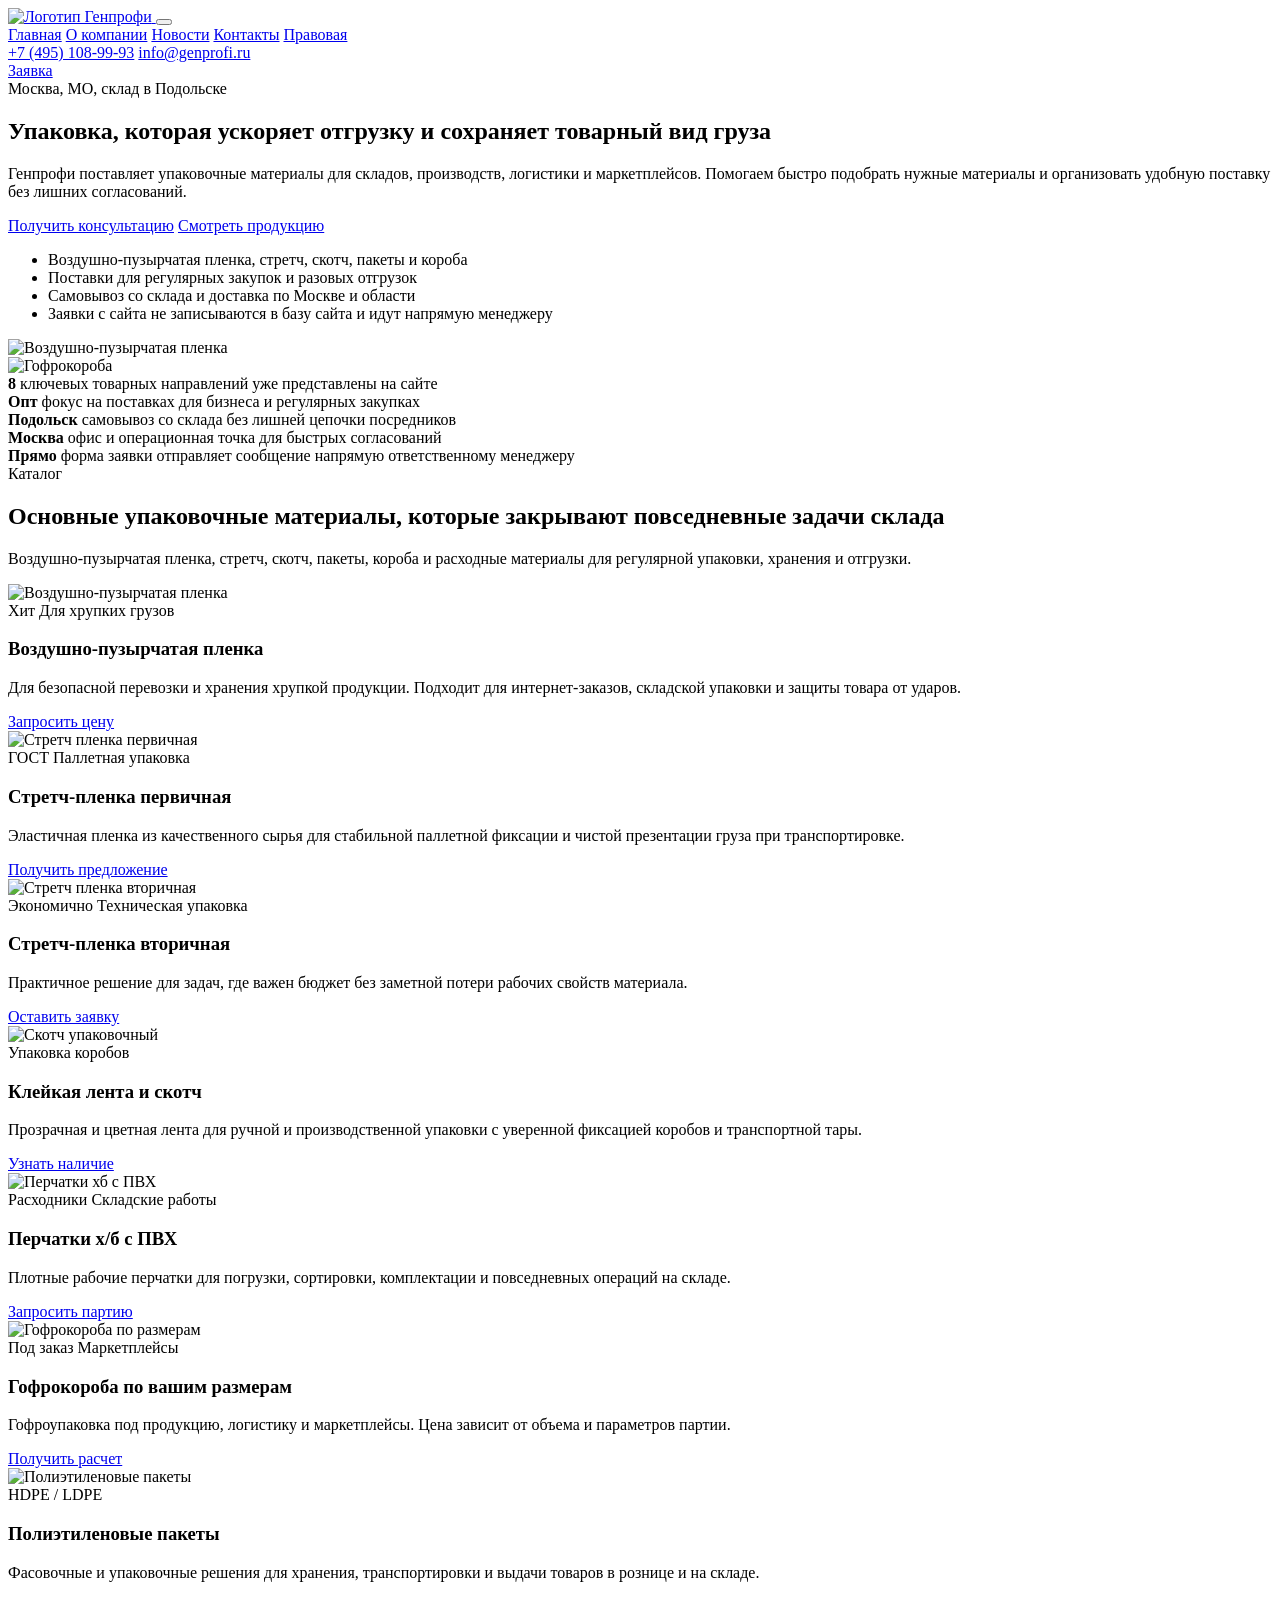
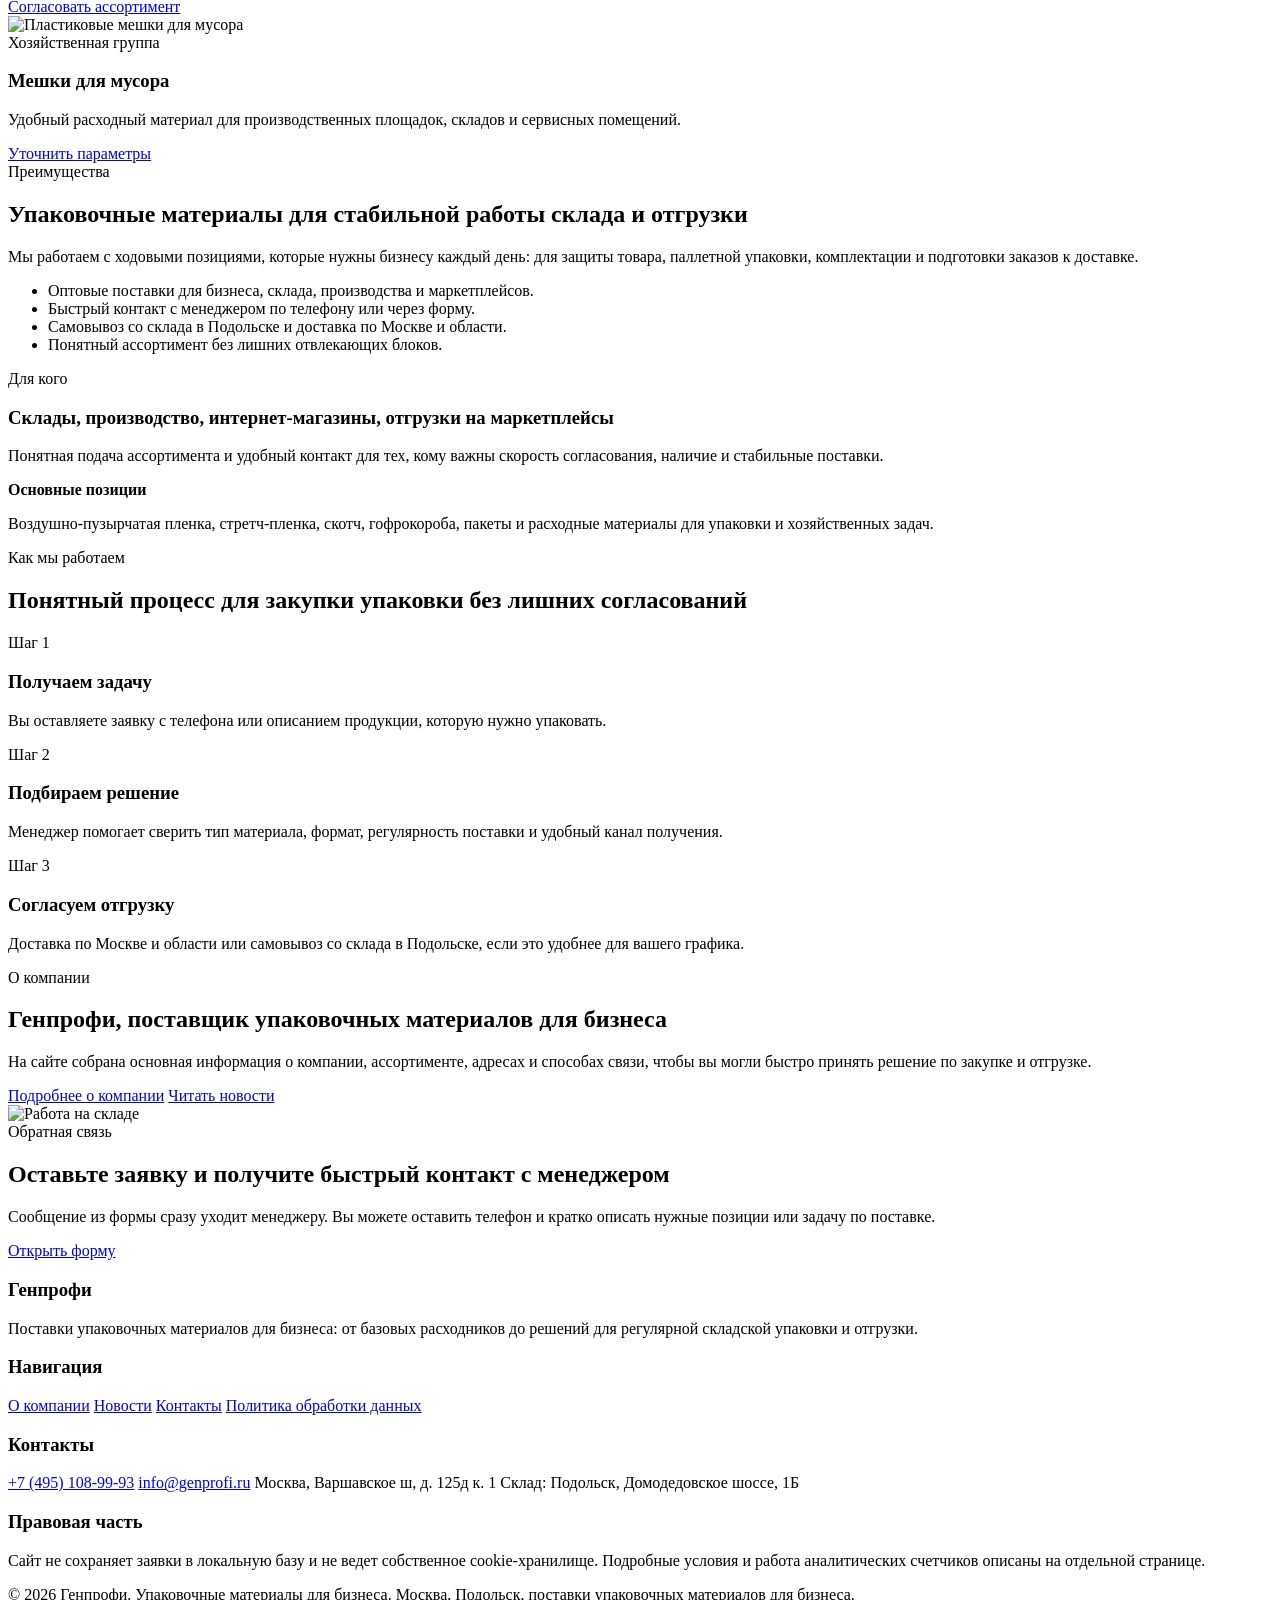
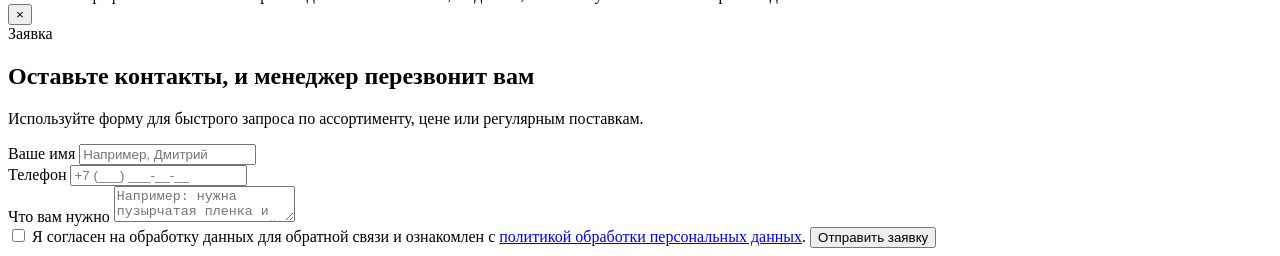
==== index.html @ 86baa0a2 "main html" ====
<!DOCTYPE html>
<html lang="ru">
  <head>
    <meta charset="UTF-8" />
    <meta name="viewport" content="width=device-width, initial-scale=1.0" />
    <meta http-equiv="X-UA-Compatible" content="ie=edge" />
    <meta
      name="description"
      content="Генпрофи поставляет упаковочные материалы оптом: воздушно-пузырчатую пленку, стретч-пленку, скотч, гофрокороба, пакеты и расходники для склада. Москва, МО, самовывоз со склада в Подольске."
    />
    <meta
      name="keywords"
      content="упаковочные материалы оптом, воздушно-пузырчатая пленка, стретч пленка, скотч, гофрокороба, пакеты, упаковка для склада, Генпрофи"
    />
    <meta name="robots" content="index,follow" />
    <meta name="yandex-verification" content="1a01dfbcdad4a4f4" />
    <meta property="og:type" content="website" />
    <meta property="og:title" content="Генпрофи, упаковочные материалы для бизнеса" />
    <meta
      property="og:description"
      content="Современные поставки упаковки для склада, производства и маркетплейсов: быстро, удобно и без лишнего шума."
    />
    <meta property="og:url" content="https://genprofi.ru/" />
    <meta property="og:image" content="https://genprofi.ru/img/home/subject-4.webp" />
    <link rel="canonical" href="https://genprofi.ru/" />
    <title>Генпрофи, упаковочные материалы для бизнеса</title>
    <link rel="icon" href="img/favicon.png" type="image/png" />
    <link rel="preconnect" href="https://fonts.googleapis.com" />
    <link rel="preconnect" href="https://fonts.gstatic.com" crossorigin />
    <link
      rel="stylesheet"
      href="https://fonts.googleapis.com/css2?family=IBM+Plex+Sans:wght@400;500;600;700&family=Space+Grotesk:wght@500;700&display=swap"
    />
    <link rel="stylesheet" href="css/style.css" />

    <script type="application/ld+json">
      {
        "@context": "https://schema.org",
        "@type": "Organization",
        "name": "ООО «Генпрофи»",
        "url": "https://genprofi.ru/",
        "logo": "https://genprofi.ru/img/logo.svg",
        "telephone": "+7-495-108-99-93",
        "email": "info@genprofi.ru",
        "address": [
          {
            "@type": "PostalAddress",
            "streetAddress": "Варшавское ш, д. 125д к. 1",
            "addressLocality": "Москва",
            "postalCode": "117587",
            "addressCountry": "RU"
          },
          {
            "@type": "PostalAddress",
            "streetAddress": "Домодедовское шоссе, 1Б, посёлок Сельхозтехника",
            "addressLocality": "Подольск",
            "addressRegion": "Московская область",
            "addressCountry": "RU"
          }
        ]
      }
    </script>

    <script type="text/javascript">
      (function (m, e, t, r, i, k, a) {
        m[i] =
          m[i] ||
          function () {
            (m[i].a = m[i].a || []).push(arguments);
          };
        m[i].l = 1 * new Date();
        (k = e.createElement(t)),
          (a = e.getElementsByTagName(t)[0]),
          (k.async = 1),
          (k.src = r),
          a.parentNode.insertBefore(k, a);
      })(window, document, 'script', 'https://mc.yandex.ru/metrika/tag.js', 'ym');

      ym(85038316, 'init', {
        clickmap: true,
        trackLinks: true,
        accurateTrackBounce: true,
      });
    </script>
    <noscript>
      <div>
        <img
          src="https://mc.yandex.ru/watch/85038316"
          style="position: absolute; left: -9999px"
          alt=""
        />
      </div>
    </noscript>

    <script async src="https://www.googletagmanager.com/gtag/js?id=UA-207694474-1"></script>
    <script>
      window.dataLayer = window.dataLayer || [];
      function gtag() {
        dataLayer.push(arguments);
      }
      gtag('js', new Date());
      gtag('config', 'UA-207694474-1', {
        anonymize_ip: true,
        allow_google_signals: false,
      });
    </script>
  </head>
  <body>
    <div class="site-shell">
      <header class="site-header">
        <div class="container header-row">
          <a class="brand" href="index.html" aria-label="Генпрофи">
            <img src="img/logo.svg" alt="Логотип Генпрофи" />
          </a>

          <button class="nav-toggle" type="button" data-nav-toggle aria-expanded="false" aria-label="Меню">
            <span></span>
          </button>

          <nav class="site-nav" data-nav>
            <a class="is-active" href="index.html">Главная</a>
            <a href="company.html">О компании</a>
            <a href="news.html">Новости</a>
            <a href="contact.html">Контакты</a>
            <a href="agreement.html">Правовая</a>
          </nav>

          <div class="header-contacts">
            <div class="header-contacts__items">
              <a href="tel:+74951089993">+7 (495) 108-99-93</a>
              <a href="mailto:info@genprofi.ru">info@genprofi.ru</a>
            </div>
            <a class="button button--primary button--sm" href="#lead-modal" data-open-modal>Заявка</a>
          </div>
        </div>
      </header>

      <main>
        <section class="hero">
          <div class="container hero-grid">
            <div class="hero-copy">
              <span class="eyebrow">Москва, МО, склад в Подольске</span>
              <h1>Упаковка, которая ускоряет отгрузку и сохраняет товарный вид груза</h1>
              <p class="lead">
                Генпрофи поставляет упаковочные материалы для складов, производств, логистики и
                маркетплейсов. Помогаем быстро подобрать нужные материалы и организовать удобную
                поставку без лишних согласований.
              </p>
              <div class="hero-actions">
                <a class="button button--primary" href="#lead-modal" data-open-modal>Получить консультацию</a>
                <a class="button button--secondary" href="#catalog">Смотреть продукцию</a>
              </div>
              <ul class="hero-points">
                <li>Воздушно-пузырчатая пленка, стретч, скотч, пакеты и короба</li>
                <li>Поставки для регулярных закупок и разовых отгрузок</li>
                <li>Самовывоз со склада и доставка по Москве и области</li>
                <li>Заявки с сайта не записываются в базу сайта и идут напрямую менеджеру</li>
              </ul>
            </div>

            <div class="hero-visual" aria-hidden="true">
              <div class="hero-card hero-card--main">
                <img
                  src="img/home/subject-4.webp"
                  alt="Воздушно-пузырчатая пленка"
                  loading="eager"
                />
              </div>
              <div class="hero-card hero-card--accent">
                <img src="img/home/subject-3.png" alt="Гофрокороба" loading="lazy" />
              </div>
              <div class="hero-card hero-card--mini">
                <strong>8</strong>
                <span>ключевых товарных направлений уже представлены на сайте</span>
              </div>
            </div>
          </div>
        </section>

        <section class="section">
          <div class="container stats">
            <article class="stat-card">
              <strong>Опт</strong>
              <span>фокус на поставках для бизнеса и регулярных закупках</span>
            </article>
            <article class="stat-card">
              <strong>Подольск</strong>
              <span>самовывоз со склада без лишней цепочки посредников</span>
            </article>
            <article class="stat-card">
              <strong>Москва</strong>
              <span>офис и операционная точка для быстрых согласований</span>
            </article>
            <article class="stat-card">
              <strong>Прямо</strong>
              <span>форма заявки отправляет сообщение напрямую ответственному менеджеру</span>
            </article>
          </div>
        </section>

        <section class="section" id="catalog">
          <div class="container">
            <div class="section-intro">
              <span class="section-kicker">Каталог</span>
              <h2>Основные упаковочные материалы, которые закрывают повседневные задачи склада</h2>
              <p class="lead">
                Воздушно-пузырчатая пленка, стретч, скотч, пакеты, короба и расходные материалы
                для регулярной упаковки, хранения и отгрузки.
              </p>
            </div>

            <div class="product-grid">
              <article class="product-card">
                <img src="img/home/subject-4.webp" alt="Воздушно-пузырчатая пленка" loading="lazy" />
                <div class="product-card__body">
                  <div class="tag-row">
                    <span class="tag">Хит</span>
                    <span class="tag">Для хрупких грузов</span>
                  </div>
                  <h3>Воздушно-пузырчатая пленка</h3>
                  <p>
                    Для безопасной перевозки и хранения хрупкой продукции. Подходит для интернет-заказов,
                    складской упаковки и защиты товара от ударов.
                  </p>
                  <a class="button button--secondary button--sm" href="#lead-modal" data-open-modal>Запросить цену</a>
                </div>
              </article>

              <article class="product-card">
                <img src="img/home/subject-5.webp" alt="Стретч пленка первичная" loading="lazy" />
                <div class="product-card__body">
                  <div class="tag-row">
                    <span class="tag">ГОСТ</span>
                    <span class="tag">Паллетная упаковка</span>
                  </div>
                  <h3>Стретч-пленка первичная</h3>
                  <p>
                    Эластичная пленка из качественного сырья для стабильной паллетной фиксации и чистой
                    презентации груза при транспортировке.
                  </p>
                  <a class="button button--secondary button--sm" href="#lead-modal" data-open-modal>Получить предложение</a>
                </div>
              </article>

              <article class="product-card">
                <img src="img/home/subject-8.webp" alt="Стретч пленка вторичная" loading="lazy" />
                <div class="product-card__body">
                  <div class="tag-row">
                    <span class="tag">Экономично</span>
                    <span class="tag">Техническая упаковка</span>
                  </div>
                  <h3>Стретч-пленка вторичная</h3>
                  <p>
                    Практичное решение для задач, где важен бюджет без заметной потери рабочих свойств
                    материала.
                  </p>
                  <a class="button button--secondary button--sm" href="#lead-modal" data-open-modal>Оставить заявку</a>
                </div>
              </article>

              <article class="product-card">
                <img src="img/home/subject-1.webp" alt="Скотч упаковочный" loading="lazy" />
                <div class="product-card__body">
                  <div class="tag-row">
                    <span class="tag">Упаковка коробов</span>
                  </div>
                  <h3>Клейкая лента и скотч</h3>
                  <p>
                    Прозрачная и цветная лента для ручной и производственной упаковки с уверенной фиксацией
                    коробов и транспортной тары.
                  </p>
                  <a class="button button--secondary button--sm" href="#lead-modal" data-open-modal>Узнать наличие</a>
                </div>
              </article>

              <article class="product-card">
                <img src="img/home/subject-2.webp" alt="Перчатки хб с ПВХ" loading="lazy" />
                <div class="product-card__body">
                  <div class="tag-row">
                    <span class="tag">Расходники</span>
                    <span class="tag">Складские работы</span>
                  </div>
                  <h3>Перчатки х/б с ПВХ</h3>
                  <p>
                    Плотные рабочие перчатки для погрузки, сортировки, комплектации и повседневных
                    операций на складе.
                  </p>
                  <a class="button button--secondary button--sm" href="#lead-modal" data-open-modal>Запросить партию</a>
                </div>
              </article>

              <article class="product-card">
                <img src="img/home/subject-3.png" alt="Гофрокороба по размерам" loading="lazy" />
                <div class="product-card__body">
                  <div class="tag-row">
                    <span class="tag">Под заказ</span>
                    <span class="tag">Маркетплейсы</span>
                  </div>
                  <h3>Гофрокороба по вашим размерам</h3>
                  <p>
                    Гофроупаковка под продукцию, логистику и маркетплейсы. Цена зависит от объема и
                    параметров партии.
                  </p>
                  <a class="button button--secondary button--sm" href="#lead-modal" data-open-modal>Получить расчет</a>
                </div>
              </article>

              <article class="product-card">
                <img src="img/home/subject-9.webp" alt="Полиэтиленовые пакеты" loading="lazy" />
                <div class="product-card__body">
                  <div class="tag-row">
                    <span class="tag">HDPE / LDPE</span>
                  </div>
                  <h3>Полиэтиленовые пакеты</h3>
                  <p>
                    Фасовочные и упаковочные решения для хранения, транспортировки и выдачи товаров в
                    рознице и на складе.
                  </p>
                  <a class="button button--secondary button--sm" href="#lead-modal" data-open-modal>Согласовать ассортимент</a>
                </div>
              </article>

              <article class="product-card">
                <img src="img/home/sl2.jpg" alt="Пластиковые мешки для мусора" loading="lazy" />
                <div class="product-card__body">
                  <div class="tag-row">
                    <span class="tag">Хозяйственная группа</span>
                  </div>
                  <h3>Мешки для мусора</h3>
                  <p>
                    Удобный расходный материал для производственных площадок, складов и сервисных
                    помещений.
                  </p>
                  <a class="button button--secondary button--sm" href="#lead-modal" data-open-modal>Уточнить параметры</a>
                </div>
              </article>
            </div>
          </div>
        </section>

        <section class="section">
          <div class="container split-grid">
            <article class="panel panel--dark">
              <span class="section-kicker">Преимущества</span>
              <h2>Упаковочные материалы для стабильной работы склада и отгрузки</h2>
              <p class="lead">
                Мы работаем с ходовыми позициями, которые нужны бизнесу каждый день: для защиты
                товара, паллетной упаковки, комплектации и подготовки заказов к доставке.
              </p>
              <ul class="feature-list">
                <li>Оптовые поставки для бизнеса, склада, производства и маркетплейсов.</li>
                <li>Быстрый контакт с менеджером по телефону или через форму.</li>
                <li>Самовывоз со склада в Подольске и доставка по Москве и области.</li>
                <li>Понятный ассортимент без лишних отвлекающих блоков.</li>
              </ul>
            </article>

            <div class="panel-stack">
              <article class="panel panel--accent">
                <span class="section-kicker">Для кого</span>
                <h3>Склады, производство, интернет-магазины, отгрузки на маркетплейсы</h3>
                <p class="muted">
                  Понятная подача ассортимента и удобный контакт для тех, кому важны скорость
                  согласования, наличие и стабильные поставки.
                </p>
              </article>

              <article class="quote-card">
                <strong>Основные позиции</strong>
                <p class="muted">
                  Воздушно-пузырчатая пленка, стретч-пленка, скотч, гофрокороба, пакеты и
                  расходные материалы для упаковки и хозяйственных задач.
                </p>
              </article>
            </div>
          </div>
        </section>

        <section class="section">
          <div class="container">
            <div class="section-intro">
              <span class="section-kicker">Как мы работаем</span>
              <h2>Понятный процесс для закупки упаковки без лишних согласований</h2>
            </div>
            <div class="card-grid">
              <article class="info-card">
                <div class="info-card__body">
                  <span class="tag">Шаг 1</span>
                  <h3>Получаем задачу</h3>
                  <p>Вы оставляете заявку с телефона или описанием продукции, которую нужно упаковать.</p>
                </div>
              </article>
              <article class="info-card">
                <div class="info-card__body">
                  <span class="tag">Шаг 2</span>
                  <h3>Подбираем решение</h3>
                  <p>Менеджер помогает сверить тип материала, формат, регулярность поставки и удобный канал получения.</p>
                </div>
              </article>
              <article class="info-card">
                <div class="info-card__body">
                  <span class="tag">Шаг 3</span>
                  <h3>Согласуем отгрузку</h3>
                  <p>Доставка по Москве и области или самовывоз со склада в Подольске, если это удобнее для вашего графика.</p>
                </div>
              </article>
            </div>
          </div>
        </section>

        <section class="section">
          <div class="container company-grid">
            <div class="panel">
              <span class="section-kicker">О компании</span>
              <h2>Генпрофи, поставщик упаковочных материалов для бизнеса</h2>
              <p class="lead">
                На сайте собрана основная информация о компании, ассортименте, адресах и способах
                связи, чтобы вы могли быстро принять решение по закупке и отгрузке.
              </p>
              <div class="section-actions spacer-top">
                <a class="button button--secondary" href="company.html">Подробнее о компании</a>
                <a class="button button--secondary" href="news.html">Читать новости</a>
              </div>
            </div>
            <div class="media-card">
              <img src="img/Logo/pexels-ketut-subiyanto-4246120.jpg" alt="Работа на складе" loading="lazy" />
            </div>
          </div>
        </section>

        <section class="section cta-band">
          <div class="container">
            <div class="panel panel--dark">
              <div>
                <span class="section-kicker">Обратная связь</span>
                <h2>Оставьте заявку и получите быстрый контакт с менеджером</h2>
                <p class="lead">
                  Сообщение из формы сразу уходит менеджеру. Вы можете оставить телефон и кратко
                  описать нужные позиции или задачу по поставке.
                </p>
              </div>
              <a class="button button--primary" href="#lead-modal" data-open-modal>Открыть форму</a>
            </div>
          </div>
        </section>
      </main>

      <footer class="site-footer">
        <div class="container">
          <div class="footer-grid">
            <section class="footer-card">
              <h3>Генпрофи</h3>
              <p class="muted">
                Поставки упаковочных материалов для бизнеса: от базовых расходников до решений для
                регулярной складской упаковки и отгрузки.
              </p>
            </section>
            <section class="footer-card">
              <h3>Навигация</h3>
              <div class="footer-links">
                <a href="company.html">О компании</a>
                <a href="news.html">Новости</a>
                <a href="contact.html">Контакты</a>
                <a href="agreement.html">Политика обработки данных</a>
              </div>
            </section>
            <section class="footer-card">
              <h3>Контакты</h3>
              <div class="footer-links">
                <a href="tel:+74951089993">+7 (495) 108-99-93</a>
                <a href="mailto:info@genprofi.ru">info@genprofi.ru</a>
                <span>Москва, Варшавское ш, д. 125д к. 1</span>
                <span>Склад: Подольск, Домодедовское шоссе, 1Б</span>
              </div>
            </section>
            <section class="footer-card">
              <h3>Правовая часть</h3>
              <p class="muted">
                Сайт не сохраняет заявки в локальную базу и не ведет собственное cookie-хранилище.
                Подробные условия и работа аналитических счетчиков описаны на отдельной странице.
              </p>
            </section>
          </div>

          <div class="footer-bottom">
            <span>© 2026 Генпрофи. Упаковочные материалы для бизнеса.</span>
            <span>Москва, Подольск, поставки упаковочных материалов для бизнеса.</span>
          </div>
        </div>
      </footer>
    </div>

    <div class="modal" data-modal id="lead-modal" aria-hidden="true">
      <div class="modal__dialog" role="dialog" aria-modal="true" aria-labelledby="lead-modal-title">
        <button class="modal__close" type="button" data-close-modal aria-label="Закрыть">&times;</button>
        <div class="modal__content">
          <span class="section-kicker">Заявка</span>
          <h2 id="lead-modal-title">Оставьте контакты, и менеджер перезвонит вам</h2>
          <p class="lead">
            Используйте форму для быстрого запроса по ассортименту, цене или регулярным поставкам.
          </p>
          <form class="form-panel" data-lead-form>
            <input type="hidden" name="source" value="Главная страница" />
            <div class="form-grid">
              <div class="field">
                <label for="lead-name">Ваше имя</label>
                <input id="lead-name" name="name" type="text" placeholder="Например, Дмитрий" required />
              </div>
              <div class="field">
                <label for="lead-phone">Телефон</label>
                <input
                  id="lead-phone"
                  name="phone"
                  type="tel"
                  inputmode="tel"
                  placeholder="+7 (___) ___-__-__"
                  required
                />
              </div>
            </div>
            <div class="field">
              <label for="lead-message">Что вам нужно</label>
              <textarea
                id="lead-message"
                name="message"
                placeholder="Например: нужна пузырчатая пленка и скотч для регулярной отгрузки."
              ></textarea>
            </div>
            <label class="checkbox">
              <input type="checkbox" required />
              <span>
                Я согласен на обработку данных для обратной связи и ознакомлен с
                <a href="agreement.html">политикой обработки персональных данных</a>.
              </span>
            </label>
            <button class="button button--primary" type="submit">Отправить заявку</button>
            <div class="form-status" data-form-status></div>
          </form>
        </div>
      </div>
    </div>

    <script src="js/main.js"></script>
  </body>
</html>
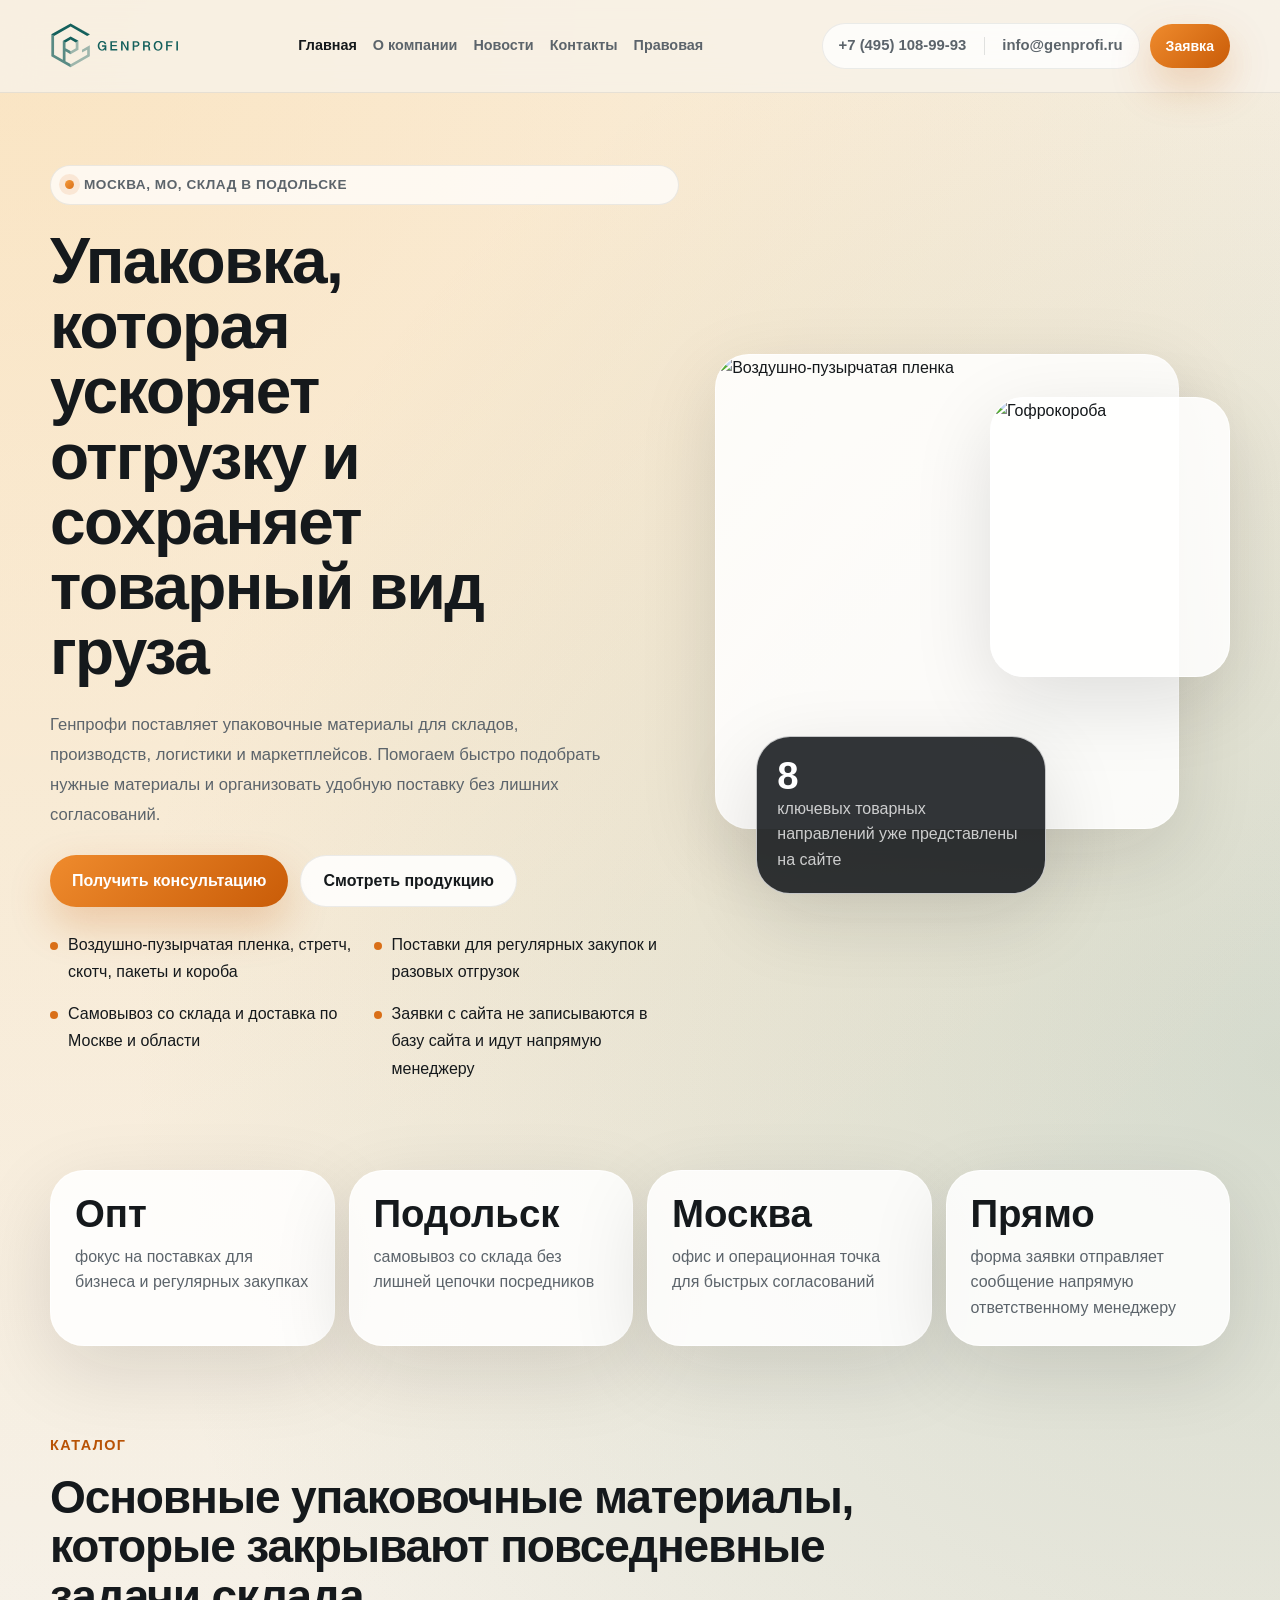
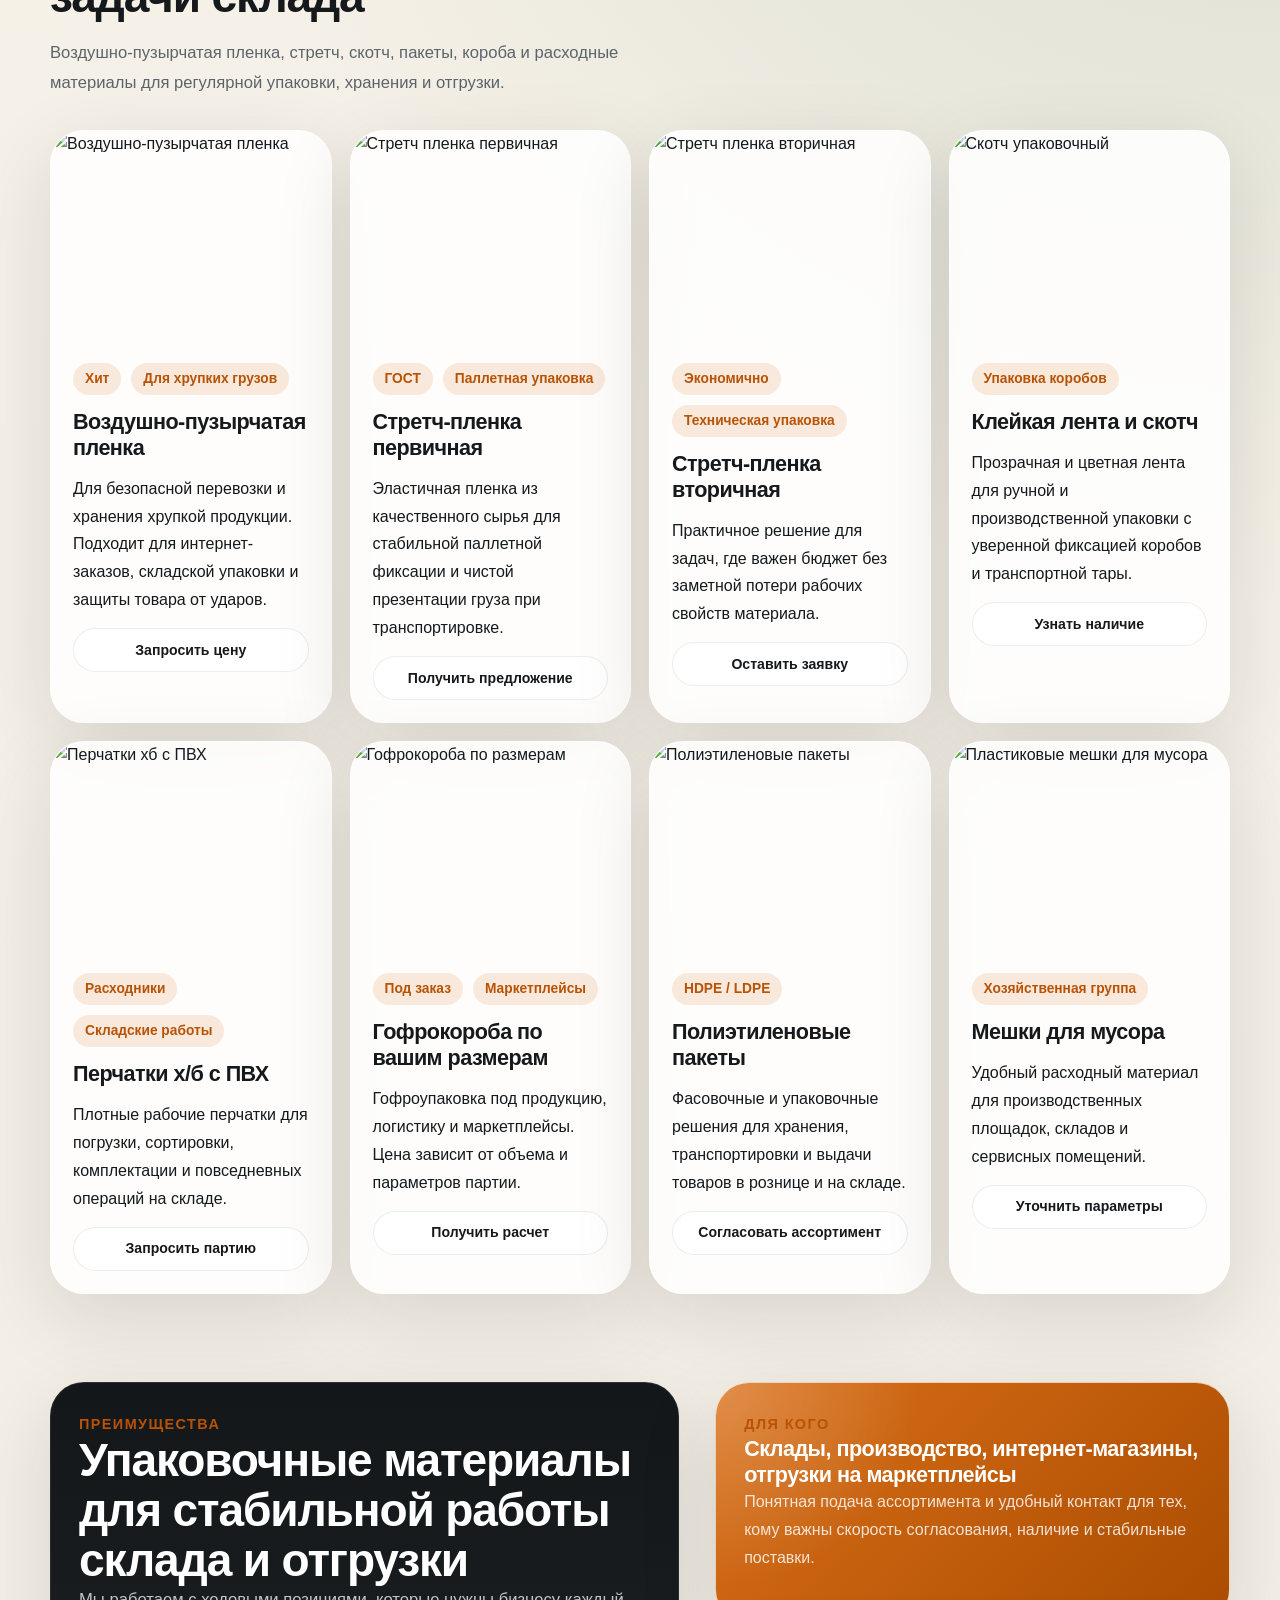
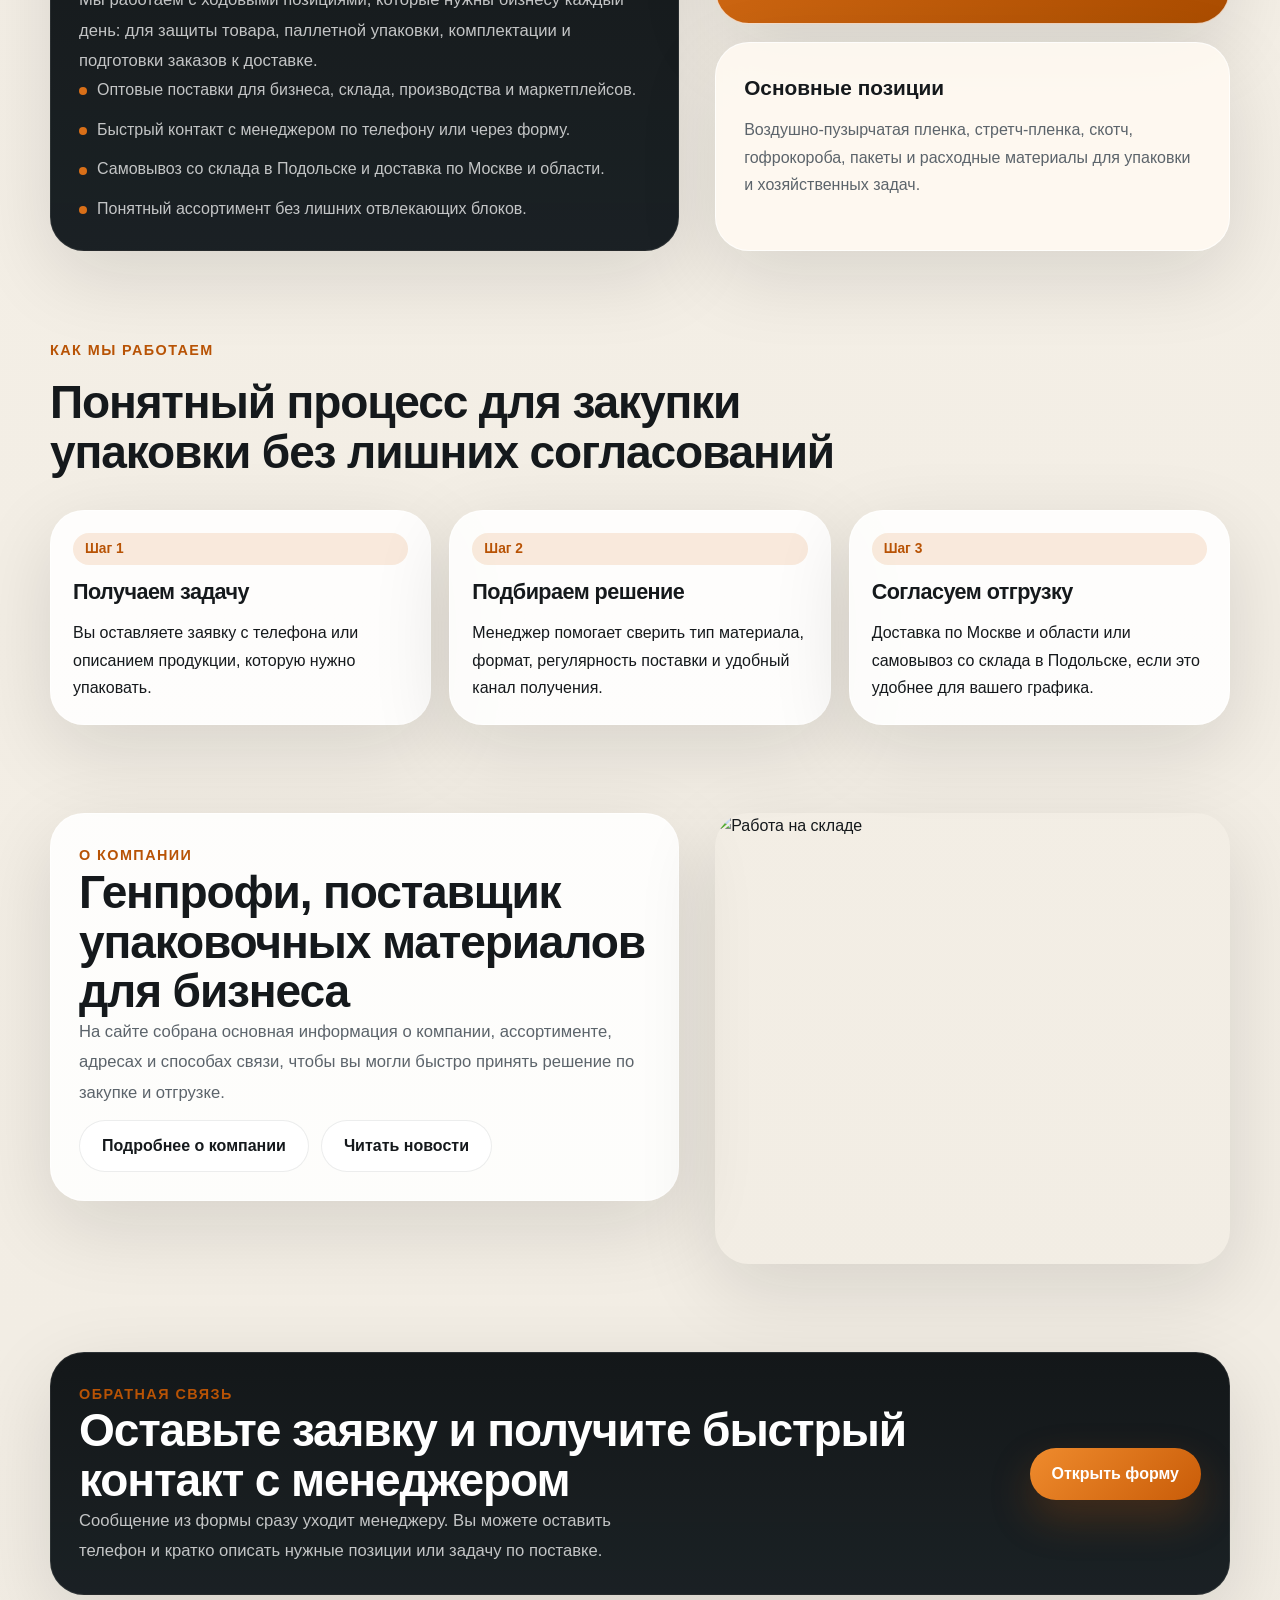
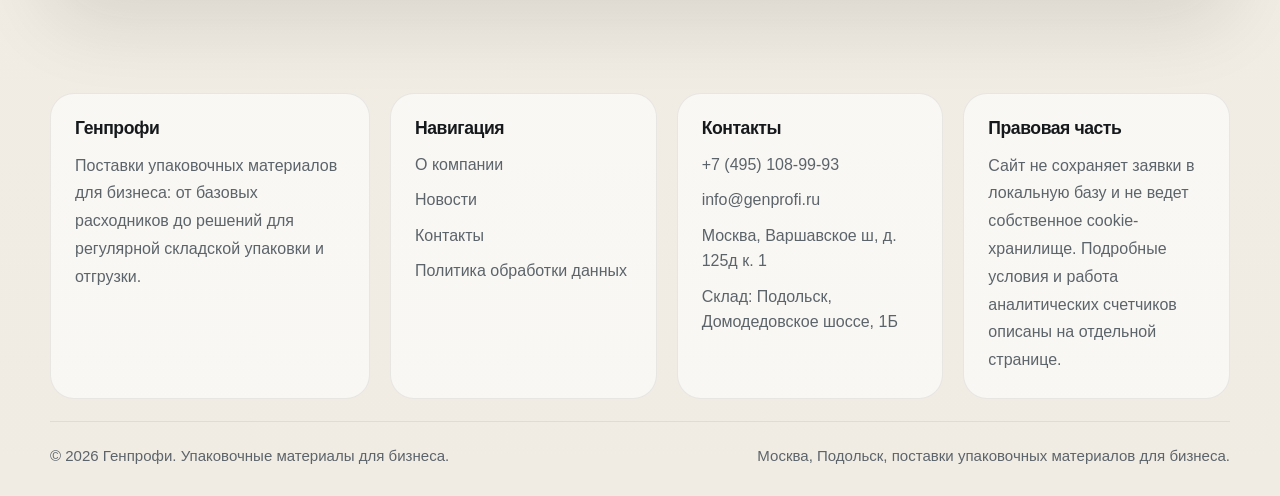
==== commit 6f2e4761: "static" ====
--- a/index.html
+++ b/index.html
@@ -423,7 +423,7 @@
               </div>
             </div>
             <div class="media-card">
-              <img src="img/Logo/pexels-ketut-subiyanto-4246120.jpg" alt="Работа на складе" loading="lazy" />
+              <img src="img/company/company-operations.webp" alt="Работа на складе" loading="lazy" />
             </div>
           </div>
         </section>
--- a/css/style.css
+++ b/css/style.css
@@ -0,0 +1,1165 @@
+:root {
+  --bg: #f3efe7;
+  --surface: rgba(255, 255, 255, 0.86);
+  --surface-strong: #fffdf8;
+  --surface-dark: #15191c;
+  --text: #15191c;
+  --muted: #5c646b;
+  --line: rgba(21, 25, 28, 0.1);
+  --accent: #d96f18;
+  --accent-strong: #b85305;
+  --accent-soft: rgba(217, 111, 24, 0.14);
+  --success: #2f7b4f;
+  --shadow: 0 24px 80px rgba(16, 18, 20, 0.12);
+  --radius-xl: 34px;
+  --radius-lg: 24px;
+  --radius-md: 18px;
+  --radius-sm: 12px;
+  --container: min(1180px, calc(100vw - 32px));
+}
+
+*,
+*::before,
+*::after {
+  box-sizing: border-box;
+}
+
+html {
+  scroll-behavior: smooth;
+}
+
+body {
+  margin: 0;
+  color: var(--text);
+  background:
+    radial-gradient(circle at top left, rgba(255, 201, 120, 0.35), transparent 30%),
+    radial-gradient(circle at right 20%, rgba(96, 137, 109, 0.22), transparent 26%),
+    linear-gradient(180deg, #f8f3ea 0%, #f1ece3 100%);
+  font-family: "IBM Plex Sans", sans-serif;
+  line-height: 1.6;
+  min-width: 320px;
+}
+
+img {
+  display: block;
+  max-width: 100%;
+}
+
+a {
+  color: inherit;
+  text-decoration: none;
+}
+
+button,
+input,
+textarea {
+  font: inherit;
+}
+
+button {
+  border: 0;
+  background: none;
+  cursor: pointer;
+}
+
+input,
+textarea {
+  width: 100%;
+  border: 1px solid rgba(21, 25, 28, 0.14);
+  border-radius: var(--radius-sm);
+  background: rgba(255, 255, 255, 0.96);
+  color: var(--text);
+  padding: 14px 16px;
+  transition: border-color 0.2s ease, box-shadow 0.2s ease;
+}
+
+input:focus,
+textarea:focus {
+  outline: none;
+  border-color: rgba(217, 111, 24, 0.48);
+  box-shadow: 0 0 0 4px rgba(217, 111, 24, 0.1);
+}
+
+textarea {
+  min-height: 120px;
+  resize: vertical;
+}
+
+.sr-only {
+  position: absolute;
+  width: 1px;
+  height: 1px;
+  padding: 0;
+  margin: -1px;
+  overflow: hidden;
+  clip: rect(0, 0, 0, 0);
+  white-space: nowrap;
+  border: 0;
+}
+
+.container {
+  width: var(--container);
+  margin: 0 auto;
+}
+
+.site-shell {
+  position: relative;
+  overflow: clip;
+}
+
+.site-header {
+  position: sticky;
+  top: 0;
+  z-index: 40;
+  backdrop-filter: blur(18px);
+  background: rgba(248, 243, 234, 0.78);
+  border-bottom: 1px solid rgba(21, 25, 28, 0.08);
+}
+
+.header-row {
+  display: grid;
+  grid-template-columns: auto minmax(0, 1fr) auto;
+  align-items: center;
+  gap: 28px;
+  min-height: 92px;
+}
+
+.brand {
+  display: inline-flex;
+  align-items: center;
+  gap: 12px;
+  flex-shrink: 0;
+}
+
+.brand img {
+  width: 130px;
+  height: auto;
+}
+
+.brand-copy {
+  display: none;
+  flex-direction: column;
+  gap: 2px;
+}
+
+.brand-copy strong,
+.brand-copy span {
+  font-size: 0.8rem;
+}
+
+.brand-copy strong {
+  font-family: "Space Grotesk", sans-serif;
+  letter-spacing: 0.1em;
+  text-transform: uppercase;
+}
+
+.brand-copy span {
+  color: var(--muted);
+}
+
+.site-nav {
+  display: flex;
+  align-items: center;
+  justify-content: center;
+  flex-wrap: nowrap;
+  gap: 12px 16px;
+  min-width: 0;
+}
+
+.site-nav a {
+  font-size: 0.9rem;
+  font-weight: 600;
+  color: var(--muted);
+  transition: color 0.2s ease;
+  display: inline-flex;
+  align-items: center;
+  white-space: nowrap;
+}
+
+.site-nav a:hover,
+.site-nav a.is-active {
+  color: var(--text);
+}
+
+.header-contacts {
+  display: flex;
+  align-items: center;
+  justify-self: end;
+  gap: 10px;
+  flex-wrap: nowrap;
+}
+
+.header-contacts__items {
+  display: flex;
+  align-items: center;
+  gap: 18px;
+  padding: 10px 16px;
+  border-radius: 999px;
+  background: rgba(255, 255, 255, 0.78);
+  border: 1px solid rgba(21, 25, 28, 0.08);
+  font-size: 0.93rem;
+  font-weight: 600;
+  color: var(--muted);
+  white-space: nowrap;
+}
+
+.header-contacts__items a {
+  white-space: nowrap;
+}
+
+.header-contacts__items a + a {
+  position: relative;
+  padding-left: 18px;
+}
+
+.header-contacts__items a + a::before {
+  content: "";
+  position: absolute;
+  left: 0;
+  top: 50%;
+  width: 1px;
+  height: 18px;
+  background: rgba(21, 25, 28, 0.12);
+  transform: translateY(-50%);
+}
+
+.header-contacts__items a:hover {
+  color: var(--accent-strong);
+}
+
+.nav-toggle {
+  display: none;
+  width: 48px;
+  height: 48px;
+  align-items: center;
+  justify-content: center;
+  border-radius: 50%;
+  background: rgba(255, 255, 255, 0.88);
+  box-shadow: 0 8px 20px rgba(16, 18, 20, 0.08);
+}
+
+.nav-toggle span,
+.nav-toggle span::before,
+.nav-toggle span::after {
+  display: block;
+  width: 18px;
+  height: 2px;
+  background: var(--text);
+  border-radius: 999px;
+  position: relative;
+  transition: transform 0.2s ease, opacity 0.2s ease;
+}
+
+.nav-toggle span::before,
+.nav-toggle span::after {
+  content: "";
+  position: absolute;
+  left: 0;
+}
+
+.nav-toggle span::before {
+  top: -6px;
+}
+
+.nav-toggle span::after {
+  top: 6px;
+}
+
+.page-hero,
+.hero {
+  padding: 72px 0 44px;
+}
+
+.hero {
+  position: relative;
+}
+
+.hero-grid,
+.split-grid,
+.contact-grid,
+.company-grid {
+  display: grid;
+  grid-template-columns: 1.1fr 0.9fr;
+  gap: 36px;
+  align-items: center;
+}
+
+.eyebrow {
+  display: inline-flex;
+  align-items: center;
+  gap: 10px;
+  padding: 8px 14px;
+  border-radius: 999px;
+  background: rgba(255, 255, 255, 0.72);
+  border: 1px solid rgba(21, 25, 28, 0.08);
+  color: var(--muted);
+  font-size: 0.85rem;
+  font-weight: 600;
+  letter-spacing: 0.04em;
+  text-transform: uppercase;
+}
+
+.eyebrow::before {
+  content: "";
+  width: 9px;
+  height: 9px;
+  border-radius: 50%;
+  background: linear-gradient(135deg, #f59b3b, #d96f18);
+  box-shadow: 0 0 0 6px rgba(217, 111, 24, 0.12);
+}
+
+h1,
+h2,
+h3,
+h4 {
+  margin: 0;
+  font-family: "Space Grotesk", sans-serif;
+  line-height: 1.08;
+  letter-spacing: -0.025em;
+}
+
+h1 {
+  font-size: clamp(2.8rem, 5vw, 4.9rem);
+  line-height: 1.02;
+  max-width: 13ch;
+}
+
+h2 {
+  font-size: clamp(1.95rem, 3.6vw, 3.1rem);
+  line-height: 1.08;
+}
+
+h3 {
+  font-size: 1.35rem;
+  line-height: 1.2;
+}
+
+p {
+  margin: 0;
+  line-height: 1.74;
+}
+
+.lead {
+  font-size: 1.04rem;
+  line-height: 1.82;
+  color: var(--muted);
+  max-width: 62ch;
+}
+
+.hero-copy {
+  display: flex;
+  flex-direction: column;
+  gap: 24px;
+}
+
+.hero-actions,
+.section-actions {
+  display: flex;
+  flex-wrap: wrap;
+  gap: 12px;
+}
+
+.button {
+  display: inline-flex;
+  align-items: center;
+  justify-content: center;
+  gap: 10px;
+  min-height: 52px;
+  padding: 0 22px;
+  border-radius: 999px;
+  font-weight: 700;
+  transition: transform 0.2s ease, box-shadow 0.2s ease, background 0.2s ease;
+}
+
+.button:hover {
+  transform: translateY(-1px);
+}
+
+.button--primary {
+  background: linear-gradient(135deg, #ef8b2d, #c95c08);
+  color: #fff;
+  box-shadow: 0 18px 42px rgba(201, 92, 8, 0.25);
+}
+
+.button--secondary {
+  background: rgba(255, 255, 255, 0.86);
+  color: var(--text);
+  border: 1px solid rgba(21, 25, 28, 0.08);
+}
+
+.button--sm {
+  min-height: 44px;
+  padding: 0 16px;
+  font-size: 0.88rem;
+}
+
+.hero-points,
+.badge-list,
+.feature-list,
+.legal-list,
+.timeline,
+.stat-list {
+  list-style: none;
+  margin: 0;
+  padding: 0;
+}
+
+.hero-points {
+  display: grid;
+  grid-template-columns: repeat(2, minmax(0, 1fr));
+  gap: 14px 18px;
+}
+
+.hero-points li,
+.feature-list li,
+.legal-list li,
+.timeline li {
+  position: relative;
+  padding-left: 18px;
+  line-height: 1.72;
+}
+
+.hero-points li::before,
+.feature-list li::before,
+.legal-list li::before,
+.timeline li::before {
+  content: "";
+  position: absolute;
+  left: 0;
+  top: 0.7em;
+  width: 8px;
+  height: 8px;
+  border-radius: 50%;
+  background: var(--accent);
+}
+
+.hero-visual {
+  position: relative;
+  min-height: 540px;
+}
+
+.hero-card,
+.panel,
+.stat-card,
+.product-card,
+.info-card,
+.article-card,
+.legal-card,
+.quote-card,
+.contact-card,
+.news-block,
+.map-card {
+  border-radius: var(--radius-xl);
+  background: var(--surface);
+  border: 1px solid rgba(255, 255, 255, 0.72);
+  box-shadow: var(--shadow);
+}
+
+.hero-card {
+  overflow: hidden;
+  position: absolute;
+}
+
+.hero-card img {
+  width: 100%;
+  height: 100%;
+  object-fit: cover;
+}
+
+.hero-card--main {
+  inset: 0 10% 12% 0;
+}
+
+.hero-card--accent {
+  width: 240px;
+  height: 280px;
+  right: 0;
+  top: 8%;
+}
+
+.hero-card--mini {
+  width: 290px;
+  height: auto;
+  left: 8%;
+  bottom: 0;
+  padding: 20px;
+  background: rgba(21, 25, 28, 0.88);
+  color: #fff;
+}
+
+.hero-card--mini strong {
+  display: block;
+  font-family: "Space Grotesk", sans-serif;
+  font-size: 2.4rem;
+  line-height: 1;
+}
+
+.hero-card--mini span {
+  color: rgba(255, 255, 255, 0.76);
+}
+
+.section {
+  padding: 44px 0;
+}
+
+.section-intro {
+  display: flex;
+  flex-direction: column;
+  gap: 16px;
+  margin-bottom: 32px;
+  max-width: 860px;
+}
+
+.section-kicker {
+  display: inline-block;
+  font-size: 0.9rem;
+  text-transform: uppercase;
+  letter-spacing: 0.1em;
+  color: var(--accent-strong);
+  font-weight: 700;
+  white-space: nowrap;
+}
+
+.stats {
+  display: grid;
+  grid-template-columns: repeat(4, minmax(0, 1fr));
+  gap: 14px;
+}
+
+.stat-card {
+  padding: 24px;
+}
+
+.stat-card strong {
+  display: block;
+  font-family: "Space Grotesk", sans-serif;
+  font-size: clamp(1.9rem, 3vw, 2.7rem);
+  line-height: 1;
+}
+
+.stat-card span {
+  display: block;
+  margin-top: 10px;
+  color: var(--muted);
+}
+
+.product-grid,
+.card-grid,
+.article-grid,
+.contact-list,
+.news-grid {
+  display: grid;
+  gap: 18px;
+}
+
+.product-grid {
+  grid-template-columns: repeat(4, minmax(0, 1fr));
+}
+
+.card-grid {
+  grid-template-columns: repeat(3, minmax(0, 1fr));
+}
+
+.article-grid,
+.news-grid {
+  grid-template-columns: repeat(3, minmax(0, 1fr));
+}
+
+.contact-list {
+  grid-template-columns: repeat(2, minmax(0, 1fr));
+}
+
+.product-card,
+.info-card,
+.article-card,
+.contact-card,
+.news-block,
+.legal-card {
+  overflow: hidden;
+}
+
+.product-card img,
+.article-card img,
+.news-block img {
+  aspect-ratio: 4 / 3;
+  object-fit: cover;
+  width: 100%;
+}
+
+.product-card__body,
+.info-card__body,
+.article-card__body,
+.contact-card__body,
+.news-block__body,
+.legal-card__body {
+  padding: 22px;
+}
+
+.product-card__body,
+.article-card__body,
+.news-block__body,
+.info-card__body {
+  display: flex;
+  flex-direction: column;
+  gap: 14px;
+}
+
+.tag-row {
+  display: flex;
+  flex-wrap: wrap;
+  gap: 10px;
+}
+
+.tag {
+  display: inline-flex;
+  align-items: center;
+  min-height: 32px;
+  padding: 0 12px;
+  border-radius: 999px;
+  background: var(--accent-soft);
+  color: var(--accent-strong);
+  font-size: 0.86rem;
+  font-weight: 700;
+}
+
+.feature-list,
+.legal-list,
+.timeline {
+  display: grid;
+  gap: 12px;
+  color: var(--muted);
+}
+
+.split-grid {
+  align-items: stretch;
+}
+
+.panel {
+  padding: 28px;
+}
+
+.panel--dark {
+  background:
+    linear-gradient(180deg, rgba(19, 23, 25, 0.96), rgba(27, 33, 36, 0.98)),
+    #15191c;
+  color: #fff;
+  border-color: rgba(255, 255, 255, 0.08);
+}
+
+.panel--dark .lead,
+.panel--dark .feature-list,
+.panel--dark .timeline,
+.panel--dark .muted {
+  color: rgba(255, 255, 255, 0.74);
+}
+
+.panel--accent {
+  background:
+    radial-gradient(circle at top left, rgba(255, 255, 255, 0.22), transparent 36%),
+    linear-gradient(135deg, #d96f18, #aa4c00);
+  color: #fff;
+}
+
+.panel--accent .lead,
+.panel--accent .muted {
+  color: rgba(255, 255, 255, 0.82);
+}
+
+.panel-stack {
+  display: grid;
+  gap: 18px;
+}
+
+.quote-card {
+  padding: 28px;
+  background: rgba(255, 250, 242, 0.88);
+}
+
+.quote-card strong {
+  display: block;
+  margin-bottom: 12px;
+  font-family: "Space Grotesk", sans-serif;
+  font-size: 1.3rem;
+}
+
+.company-grid,
+.contact-grid {
+  align-items: start;
+}
+
+.page-hero {
+  padding-top: 68px;
+}
+
+.page-hero__panel {
+  padding: 28px;
+}
+
+.breadcrumb {
+  display: flex;
+  flex-wrap: wrap;
+  gap: 8px;
+  font-size: 0.94rem;
+  color: var(--muted);
+  margin-bottom: 18px;
+}
+
+.breadcrumb span::after {
+  content: "/";
+  margin-left: 8px;
+}
+
+.breadcrumb span,
+.breadcrumb a {
+  white-space: nowrap;
+}
+
+.breadcrumb span:last-child::after {
+  display: none;
+}
+
+.media-card {
+  overflow: hidden;
+  border-radius: var(--radius-xl);
+  box-shadow: var(--shadow);
+}
+
+.media-card img {
+  aspect-ratio: 4 / 3.5;
+  object-fit: cover;
+  width: 100%;
+}
+
+.contact-card__body strong,
+.legal-card__body strong {
+  display: block;
+  margin-bottom: 8px;
+  font-family: "Space Grotesk", sans-serif;
+  font-size: 1.2rem;
+}
+
+.map-card {
+  overflow: hidden;
+}
+
+.map-card iframe,
+.map-card script {
+  display: block;
+  width: 100%;
+}
+
+.faq {
+  display: grid;
+  gap: 14px;
+}
+
+.faq details {
+  padding: 18px 20px;
+  border-radius: var(--radius-md);
+  background: rgba(255, 255, 255, 0.72);
+  border: 1px solid rgba(21, 25, 28, 0.08);
+}
+
+.faq summary {
+  font-weight: 700;
+  cursor: pointer;
+  font-family: "Space Grotesk", sans-serif;
+}
+
+.faq p {
+  margin-top: 10px;
+  color: var(--muted);
+}
+
+.form-panel {
+  display: grid;
+  gap: 16px;
+}
+
+.form-grid {
+  display: grid;
+  grid-template-columns: repeat(2, minmax(0, 1fr));
+  gap: 14px;
+}
+
+.field {
+  display: grid;
+  gap: 8px;
+}
+
+.field label,
+.checkbox {
+  font-size: 0.94rem;
+  color: var(--muted);
+}
+
+.checkbox {
+  display: flex;
+  align-items: start;
+  gap: 10px;
+}
+
+.checkbox input {
+  width: 18px;
+  height: 18px;
+  margin-top: 2px;
+}
+
+.form-status {
+  min-height: 24px;
+  font-size: 0.94rem;
+  font-weight: 600;
+}
+
+.form-status.is-success {
+  color: var(--success);
+}
+
+.form-status.is-error {
+  color: #a33d2d;
+}
+
+.cta-band {
+  position: relative;
+}
+
+.cta-band .panel {
+  display: grid;
+  grid-template-columns: 1fr auto;
+  gap: 20px;
+  align-items: center;
+}
+
+.legal-layout {
+  display: grid;
+  gap: 18px;
+}
+
+.legal-card__body {
+  display: grid;
+  gap: 14px;
+}
+
+.article-layout {
+  display: grid;
+  grid-template-columns: minmax(0, 1fr) 320px;
+  gap: 22px;
+  align-items: start;
+}
+
+.article-content,
+.article-sidebar {
+  display: grid;
+  gap: 18px;
+}
+
+.article-content .panel,
+.article-sidebar .panel {
+  display: grid;
+  gap: 16px;
+}
+
+.article-content h2 {
+  font-size: clamp(1.5rem, 2.5vw, 2.3rem);
+}
+
+.article-content h3 {
+  font-size: 1.1rem;
+}
+
+.article-content p,
+.article-sidebar p,
+.article-content li,
+.article-sidebar li {
+  color: var(--muted);
+}
+
+.article-content ul,
+.article-sidebar ul {
+  margin: 0;
+  padding-left: 20px;
+}
+
+.site-footer {
+  padding: 54px 0 28px;
+}
+
+.footer-grid {
+  display: grid;
+  grid-template-columns: 1.2fr 1fr 1fr 1fr;
+  gap: 20px;
+}
+
+.footer-card {
+  padding: 24px;
+  border-radius: var(--radius-lg);
+  background: rgba(255, 255, 255, 0.58);
+  border: 1px solid rgba(21, 25, 28, 0.08);
+}
+
+.footer-card h3 {
+  margin-bottom: 12px;
+  font-size: 1.1rem;
+}
+
+.footer-links {
+  display: grid;
+  gap: 10px;
+  color: var(--muted);
+}
+
+.footer-bottom {
+  display: flex;
+  flex-wrap: wrap;
+  justify-content: space-between;
+  gap: 12px;
+  padding-top: 22px;
+  margin-top: 22px;
+  border-top: 1px solid rgba(21, 25, 28, 0.08);
+  color: var(--muted);
+  font-size: 0.94rem;
+}
+
+.modal {
+  position: fixed;
+  inset: 0;
+  display: none;
+  align-items: center;
+  justify-content: center;
+  padding: 16px;
+  background: rgba(16, 18, 20, 0.58);
+  backdrop-filter: blur(12px);
+  z-index: 80;
+}
+
+.modal.is-open {
+  display: flex;
+}
+
+.modal__dialog {
+  width: min(100%, 580px);
+  padding: 28px;
+  border-radius: var(--radius-xl);
+  background: var(--surface-strong);
+  box-shadow: var(--shadow);
+  position: relative;
+}
+
+.modal__close {
+  position: absolute;
+  top: 16px;
+  right: 16px;
+  width: 38px;
+  height: 38px;
+  border-radius: 50%;
+  background: rgba(21, 25, 28, 0.06);
+  font-size: 1.4rem;
+  line-height: 1;
+}
+
+.modal__content {
+  display: grid;
+  gap: 16px;
+}
+
+.muted {
+  color: var(--muted);
+}
+
+.spacer-top {
+  margin-top: 12px;
+}
+
+@media (max-width: 1240px) {
+  .header-contacts__items {
+    display: none;
+  }
+
+  .site-nav {
+    justify-content: flex-end;
+    gap: 10px 14px;
+  }
+}
+
+@media (max-width: 1100px) {
+  .header-row {
+    grid-template-columns: auto 1fr;
+  }
+
+  .header-contacts {
+    grid-column: 1 / -1;
+    justify-self: stretch;
+    justify-content: space-between;
+  }
+
+  .product-grid {
+    grid-template-columns: repeat(2, minmax(0, 1fr));
+  }
+
+  .card-grid,
+  .article-grid,
+  .news-grid,
+  .footer-grid,
+  .stats,
+  .contact-list {
+    grid-template-columns: repeat(2, minmax(0, 1fr));
+  }
+
+  .article-layout {
+    grid-template-columns: 1fr;
+  }
+}
+
+@media (max-width: 920px) {
+  .nav-toggle {
+    display: inline-flex;
+    order: 3;
+    margin-left: 0;
+  }
+
+  .header-row {
+    display: flex;
+    min-height: 74px;
+    gap: 10px;
+  }
+
+  .brand {
+    margin-right: auto;
+  }
+
+  .site-nav {
+    position: absolute;
+    top: calc(100% + 10px);
+    right: 16px;
+    left: auto;
+    width: min(340px, calc(100vw - 32px));
+    display: none;
+    flex-direction: column;
+    align-items: stretch;
+    padding: 18px;
+    border-radius: var(--radius-lg);
+    background: rgba(255, 253, 248, 0.98);
+    box-shadow: var(--shadow);
+    border: 1px solid rgba(21, 25, 28, 0.08);
+  }
+
+  .site-nav.is-open {
+    display: flex;
+  }
+
+  .hero-grid,
+  .split-grid,
+  .contact-grid,
+  .company-grid,
+  .cta-band .panel {
+    grid-template-columns: 1fr;
+  }
+
+  .hero-visual {
+    min-height: 470px;
+  }
+
+  .header-contacts {
+    order: 2;
+    justify-self: auto;
+    justify-content: flex-end;
+    gap: 8px;
+  }
+
+  .header-contacts .button,
+  .header-contacts .button--sm {
+    width: auto;
+    min-height: 42px;
+    padding: 0 14px;
+  }
+}
+
+@media (max-width: 720px) {
+  .hero,
+  .page-hero {
+    padding-top: 38px;
+  }
+
+  .hero-card--accent {
+    width: 180px;
+    height: 200px;
+  }
+
+  .hero-card--mini {
+    width: 210px;
+  }
+
+  .form-grid,
+  .stats,
+  .card-grid,
+  .article-grid,
+  .news-grid,
+  .contact-list,
+  .footer-grid,
+  .product-grid {
+    grid-template-columns: 1fr;
+  }
+
+  .hero-points {
+    grid-template-columns: 1fr;
+  }
+
+  .button,
+  .button--sm {
+    width: 100%;
+  }
+
+  .header-contacts .button,
+  .header-contacts .button--sm {
+    width: auto;
+  }
+
+  .hero-actions,
+  .section-actions {
+    flex-direction: column;
+  }
+}
+
+@media (max-width: 520px) {
+  .container {
+    width: min(100vw - 20px, 100%);
+  }
+
+  .brand img {
+    width: 130px;
+  }
+
+  h1 {
+    font-size: clamp(2.15rem, 10vw, 3rem);
+  }
+
+  h2 {
+    font-size: clamp(1.7rem, 8vw, 2.2rem);
+  }
+
+  .hero-visual {
+    min-height: 360px;
+  }
+
+  .hero-card--mini {
+    width: 170px;
+    padding: 16px;
+  }
+
+  .hero-card--mini strong {
+    font-size: 1.9rem;
+  }
+
+  .panel,
+  .product-card__body,
+  .info-card__body,
+  .article-card__body,
+  .contact-card__body,
+  .news-block__body,
+  .legal-card__body,
+  .footer-card,
+  .modal__dialog,
+  .page-hero__panel {
+    padding: 20px;
+  }
+}
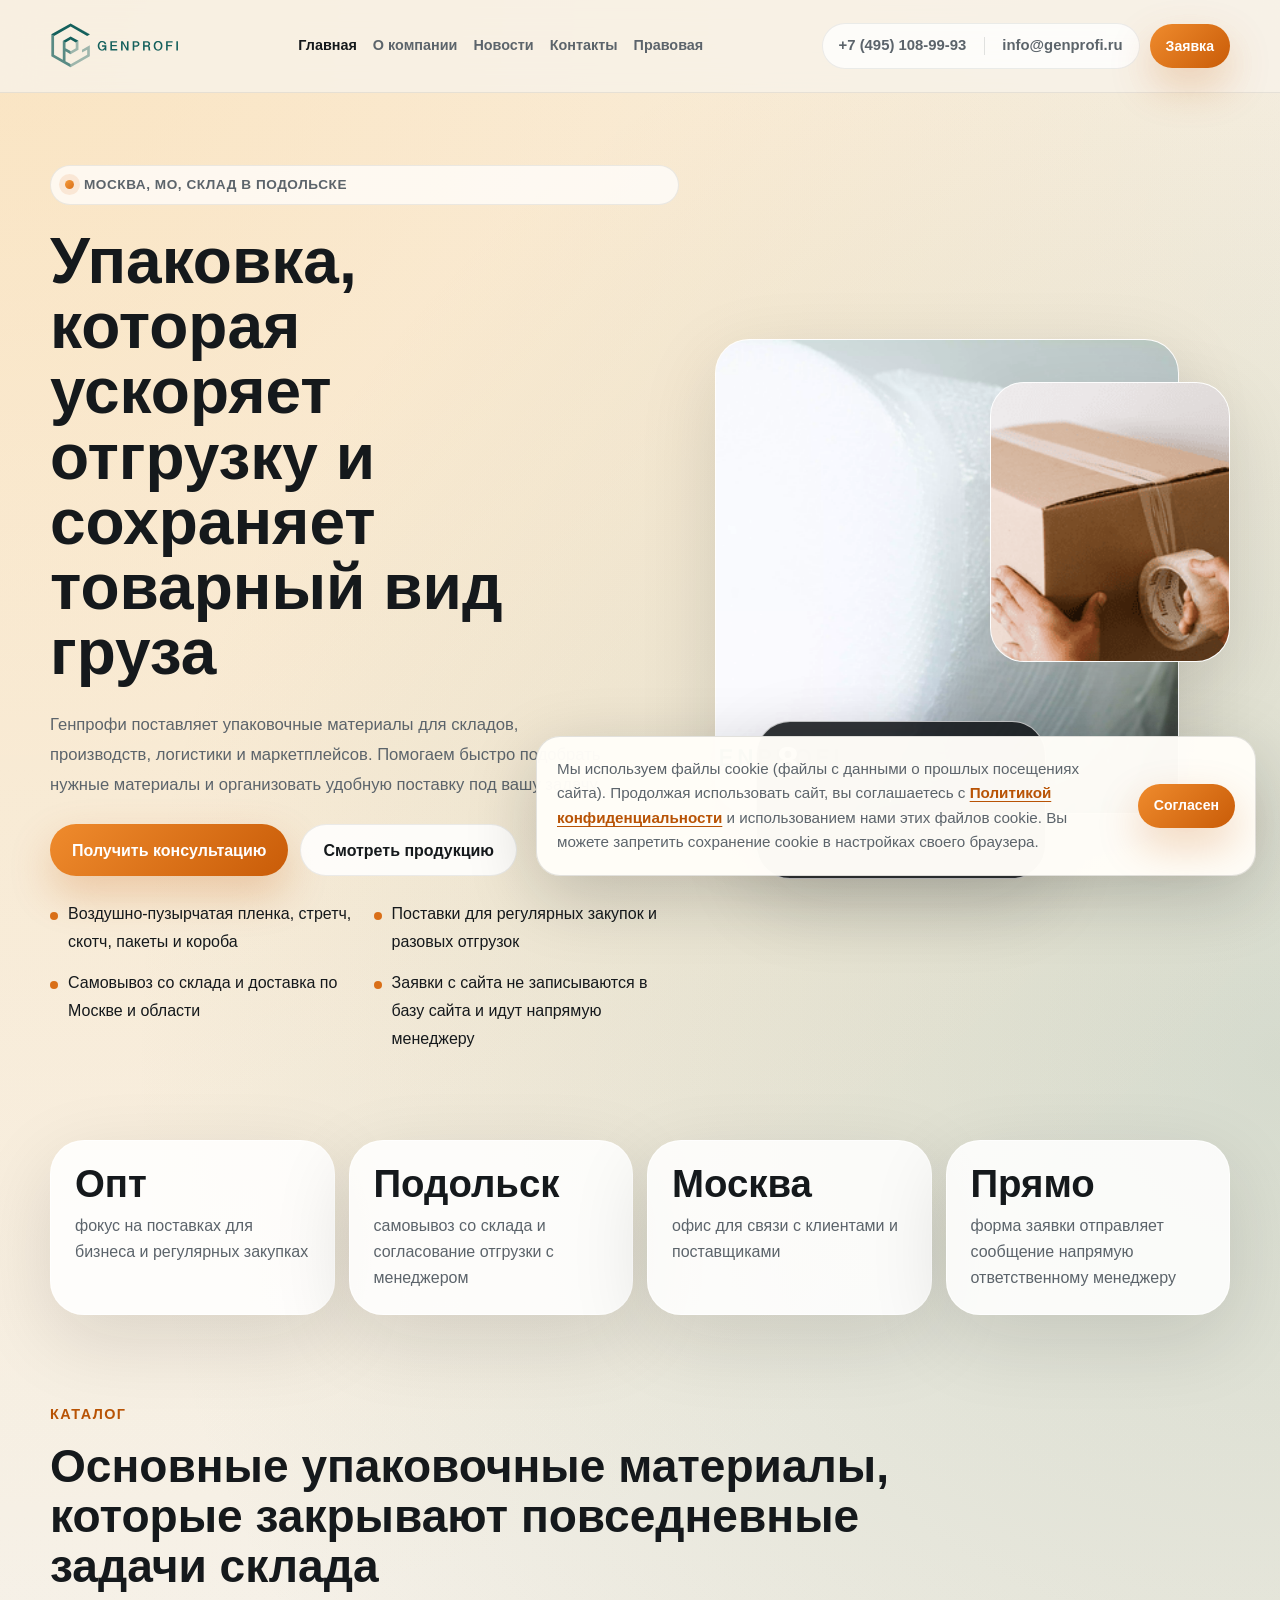
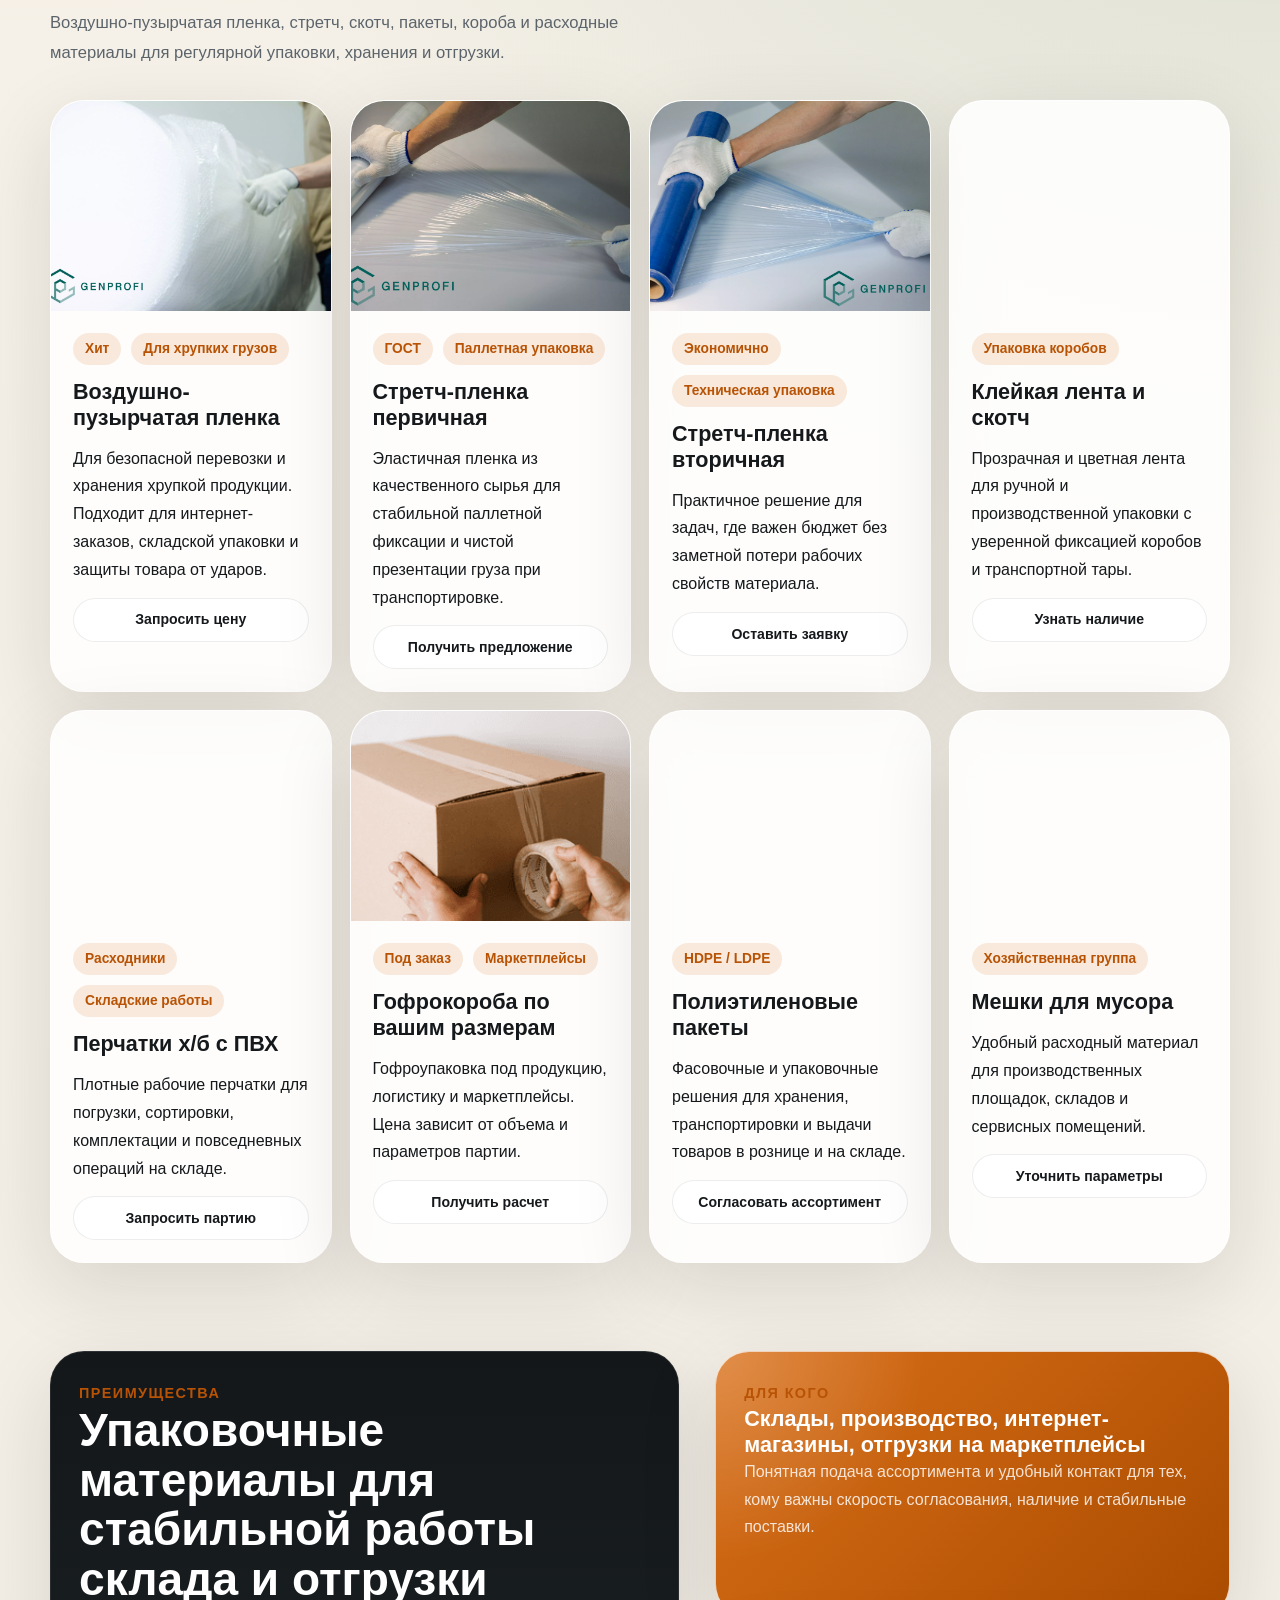
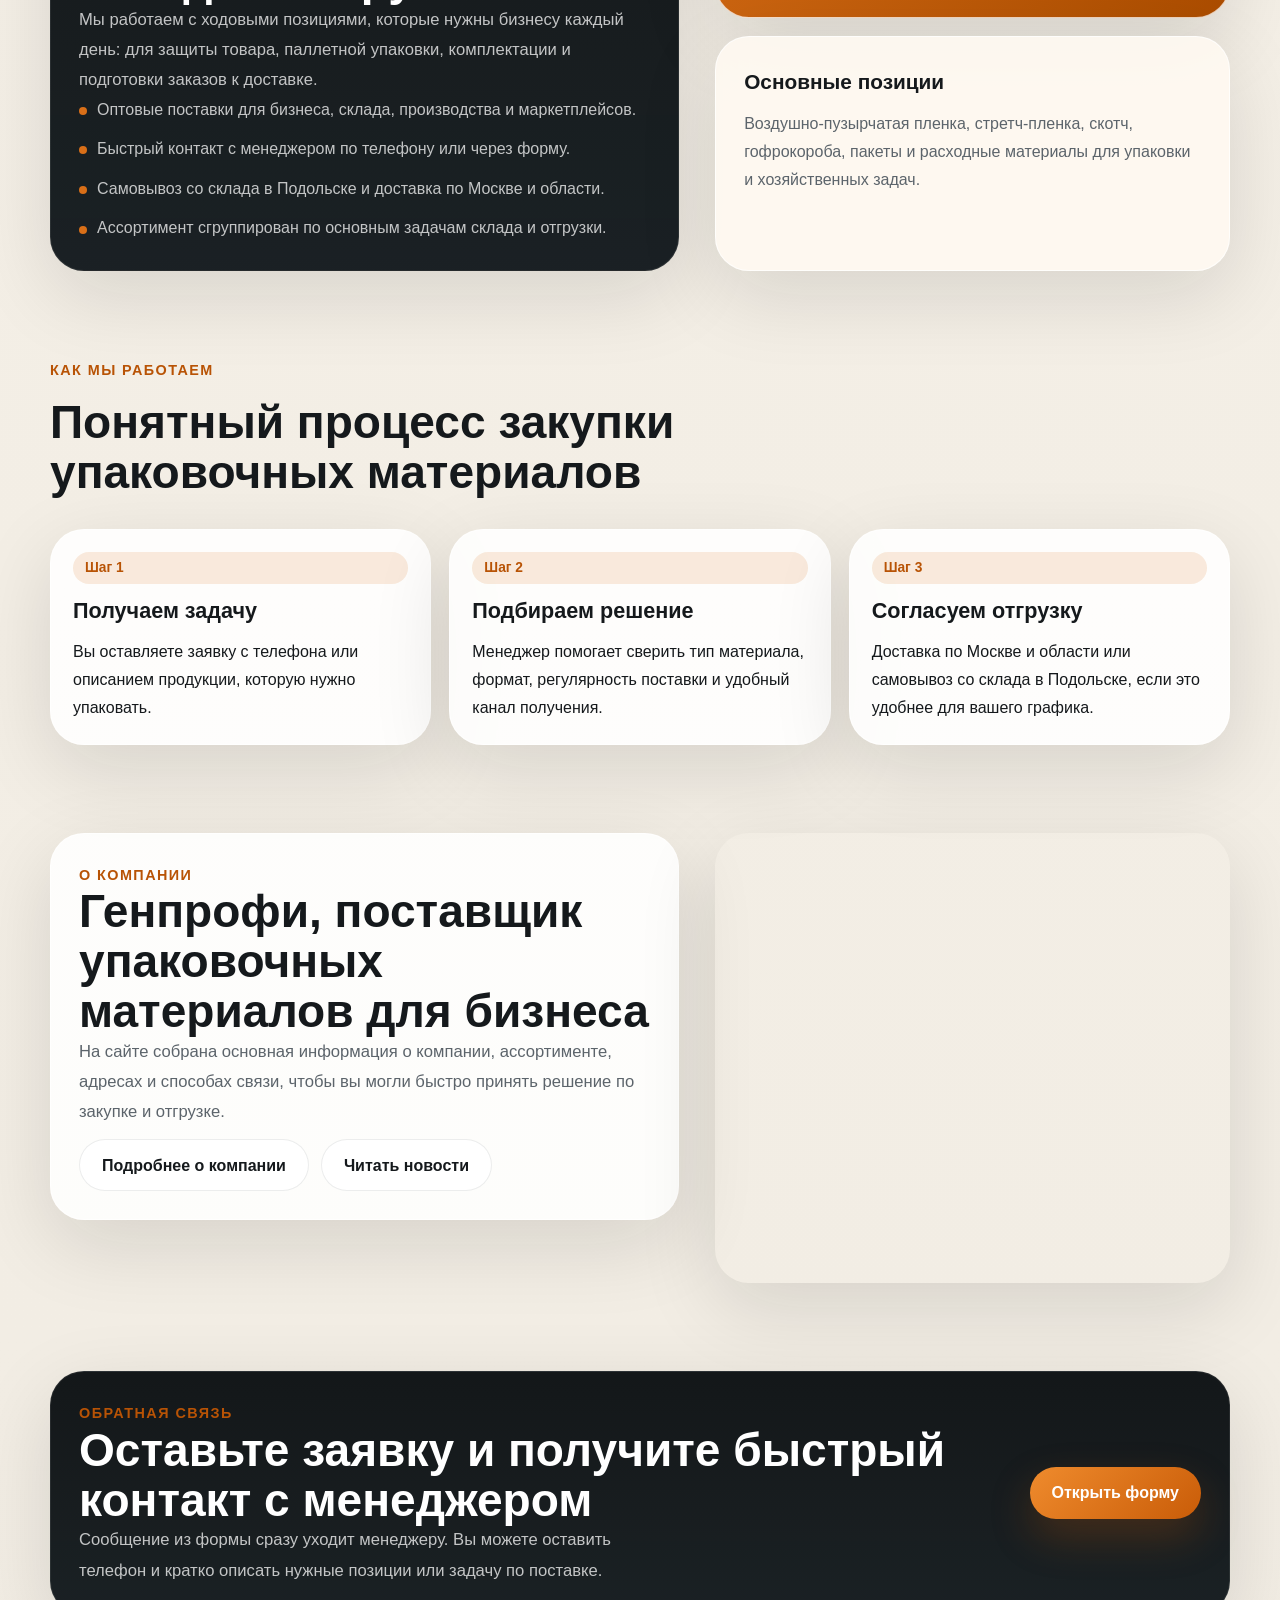
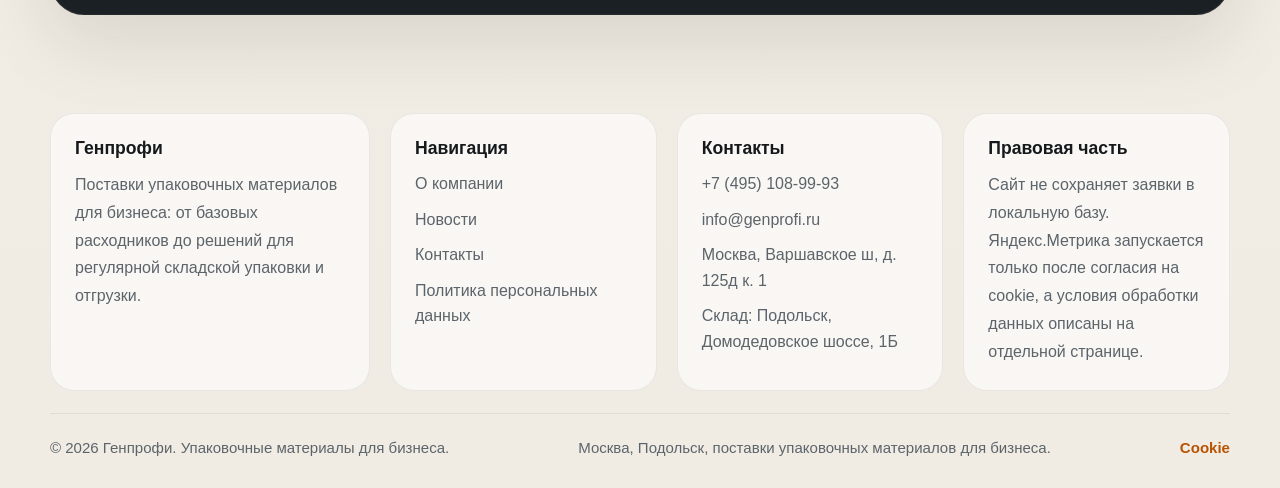
==== commit 8c1c9d88: "Правовые доработки" ====
--- a/index.html
+++ b/index.html
@@ -18,7 +18,7 @@
     <meta property="og:title" content="Генпрофи, упаковочные материалы для бизнеса" />
     <meta
       property="og:description"
-      content="Современные поставки упаковки для склада, производства и маркетплейсов: быстро, удобно и без лишнего шума."
+      content="Поставки упаковки для склада, производства и маркетплейсов: быстро, удобно и с понятной коммуникацией."
     />
     <meta property="og:url" content="https://genprofi.ru/" />
     <meta property="og:image" content="https://genprofi.ru/img/home/subject-4.webp" />
@@ -60,57 +60,13 @@
         ]
       }
     </script>
-
-    <script type="text/javascript">
-      (function (m, e, t, r, i, k, a) {
-        m[i] =
-          m[i] ||
-          function () {
-            (m[i].a = m[i].a || []).push(arguments);
-          };
-        m[i].l = 1 * new Date();
-        (k = e.createElement(t)),
-          (a = e.getElementsByTagName(t)[0]),
-          (k.async = 1),
-          (k.src = r),
-          a.parentNode.insertBefore(k, a);
-      })(window, document, 'script', 'https://mc.yandex.ru/metrika/tag.js', 'ym');
-
-      ym(85038316, 'init', {
-        clickmap: true,
-        trackLinks: true,
-        accurateTrackBounce: true,
-      });
-    </script>
-    <noscript>
-      <div>
-        <img
-          src="https://mc.yandex.ru/watch/85038316"
-          style="position: absolute; left: -9999px"
-          alt=""
-        />
-      </div>
-    </noscript>
-
-    <script async src="https://www.googletagmanager.com/gtag/js?id=UA-207694474-1"></script>
-    <script>
-      window.dataLayer = window.dataLayer || [];
-      function gtag() {
-        dataLayer.push(arguments);
-      }
-      gtag('js', new Date());
-      gtag('config', 'UA-207694474-1', {
-        anonymize_ip: true,
-        allow_google_signals: false,
-      });
-    </script>
   </head>
   <body>
     <div class="site-shell">
       <header class="site-header">
         <div class="container header-row">
           <a class="brand" href="index.html" aria-label="Генпрофи">
-            <img src="img/logo.svg" alt="Логотип Генпрофи" />
+            <img decoding="async" src="img/logo.svg" alt="Логотип Генпрофи" />
           </a>
 
           <button class="nav-toggle" type="button" data-nav-toggle aria-expanded="false" aria-label="Меню">
@@ -144,7 +100,7 @@
               <p class="lead">
                 Генпрофи поставляет упаковочные материалы для складов, производств, логистики и
                 маркетплейсов. Помогаем быстро подобрать нужные материалы и организовать удобную
-                поставку без лишних согласований.
+                поставку под вашу задачу.
               </p>
               <div class="hero-actions">
                 <a class="button button--primary" href="#lead-modal" data-open-modal>Получить консультацию</a>
@@ -160,14 +116,14 @@
 
             <div class="hero-visual" aria-hidden="true">
               <div class="hero-card hero-card--main">
-                <img
+                <img decoding="async"
                   src="img/home/subject-4.webp"
                   alt="Воздушно-пузырчатая пленка"
-                  loading="eager"
+                  loading="eager" fetchpriority="high"
                 />
               </div>
               <div class="hero-card hero-card--accent">
-                <img src="img/home/subject-3.png" alt="Гофрокороба" loading="lazy" />
+                <img decoding="async" src="img/home/subject-3.png" alt="Гофрокороба" loading="lazy" />
               </div>
               <div class="hero-card hero-card--mini">
                 <strong>8</strong>
@@ -185,11 +141,11 @@
             </article>
             <article class="stat-card">
               <strong>Подольск</strong>
-              <span>самовывоз со склада без лишней цепочки посредников</span>
+              <span>самовывоз со склада и согласование отгрузки с менеджером</span>
             </article>
             <article class="stat-card">
               <strong>Москва</strong>
-              <span>офис и операционная точка для быстрых согласований</span>
+              <span>офис для связи с клиентами и поставщиками</span>
             </article>
             <article class="stat-card">
               <strong>Прямо</strong>
@@ -211,7 +167,7 @@
 
             <div class="product-grid">
               <article class="product-card">
-                <img src="img/home/subject-4.webp" alt="Воздушно-пузырчатая пленка" loading="lazy" />
+                <img decoding="async" src="img/home/subject-4.webp" alt="Воздушно-пузырчатая пленка" loading="lazy" />
                 <div class="product-card__body">
                   <div class="tag-row">
                     <span class="tag">Хит</span>
@@ -227,7 +183,7 @@
               </article>
 
               <article class="product-card">
-                <img src="img/home/subject-5.webp" alt="Стретч пленка первичная" loading="lazy" />
+                <img decoding="async" src="img/home/subject-5.webp" alt="Стретч пленка первичная" loading="lazy" />
                 <div class="product-card__body">
                   <div class="tag-row">
                     <span class="tag">ГОСТ</span>
@@ -243,7 +199,7 @@
               </article>
 
               <article class="product-card">
-                <img src="img/home/subject-8.webp" alt="Стретч пленка вторичная" loading="lazy" />
+                <img decoding="async" src="img/home/subject-8.webp" alt="Стретч пленка вторичная" loading="lazy" />
                 <div class="product-card__body">
                   <div class="tag-row">
                     <span class="tag">Экономично</span>
@@ -259,7 +215,7 @@
               </article>
 
               <article class="product-card">
-                <img src="img/home/subject-1.webp" alt="Скотч упаковочный" loading="lazy" />
+                <img decoding="async" src="img/home/subject-1.webp" alt="Скотч упаковочный" loading="lazy" />
                 <div class="product-card__body">
                   <div class="tag-row">
                     <span class="tag">Упаковка коробов</span>
@@ -274,7 +230,7 @@
               </article>
 
               <article class="product-card">
-                <img src="img/home/subject-2.webp" alt="Перчатки хб с ПВХ" loading="lazy" />
+                <img decoding="async" src="img/home/subject-2.webp" alt="Перчатки хб с ПВХ" loading="lazy" />
                 <div class="product-card__body">
                   <div class="tag-row">
                     <span class="tag">Расходники</span>
@@ -290,7 +246,7 @@
               </article>
 
               <article class="product-card">
-                <img src="img/home/subject-3.png" alt="Гофрокороба по размерам" loading="lazy" />
+                <img decoding="async" src="img/home/subject-3.png" alt="Гофрокороба по размерам" loading="lazy" />
                 <div class="product-card__body">
                   <div class="tag-row">
                     <span class="tag">Под заказ</span>
@@ -306,7 +262,7 @@
               </article>
 
               <article class="product-card">
-                <img src="img/home/subject-9.webp" alt="Полиэтиленовые пакеты" loading="lazy" />
+                <img decoding="async" src="img/home/subject-9.webp" alt="Полиэтиленовые пакеты" loading="lazy" />
                 <div class="product-card__body">
                   <div class="tag-row">
                     <span class="tag">HDPE / LDPE</span>
@@ -321,7 +277,7 @@
               </article>
 
               <article class="product-card">
-                <img src="img/home/sl2.jpg" alt="Пластиковые мешки для мусора" loading="lazy" />
+                <img decoding="async" src="img/home/sl2.jpg" alt="Пластиковые мешки для мусора" loading="lazy" />
                 <div class="product-card__body">
                   <div class="tag-row">
                     <span class="tag">Хозяйственная группа</span>
@@ -351,7 +307,7 @@
                 <li>Оптовые поставки для бизнеса, склада, производства и маркетплейсов.</li>
                 <li>Быстрый контакт с менеджером по телефону или через форму.</li>
                 <li>Самовывоз со склада в Подольске и доставка по Москве и области.</li>
-                <li>Понятный ассортимент без лишних отвлекающих блоков.</li>
+                <li>Ассортимент сгруппирован по основным задачам склада и отгрузки.</li>
               </ul>
             </article>
 
@@ -380,7 +336,7 @@
           <div class="container">
             <div class="section-intro">
               <span class="section-kicker">Как мы работаем</span>
-              <h2>Понятный процесс для закупки упаковки без лишних согласований</h2>
+              <h2>Понятный процесс закупки упаковочных материалов</h2>
             </div>
             <div class="card-grid">
               <article class="info-card">
@@ -423,7 +379,7 @@
               </div>
             </div>
             <div class="media-card">
-              <img src="img/company/company-operations.webp" alt="Работа на складе" loading="lazy" />
+              <img decoding="async" src="img/company/company-operations.webp" alt="Работа на складе" loading="lazy" />
             </div>
           </div>
         </section>
@@ -461,7 +417,7 @@
                 <a href="company.html">О компании</a>
                 <a href="news.html">Новости</a>
                 <a href="contact.html">Контакты</a>
-                <a href="agreement.html">Политика обработки данных</a>
+                <a href="agreement.html">Политика персональных данных</a>
               </div>
             </section>
             <section class="footer-card">
@@ -476,8 +432,8 @@
             <section class="footer-card">
               <h3>Правовая часть</h3>
               <p class="muted">
-                Сайт не сохраняет заявки в локальную базу и не ведет собственное cookie-хранилище.
-                Подробные условия и работа аналитических счетчиков описаны на отдельной странице.
+                Сайт не сохраняет заявки в локальную базу. Яндекс.Метрика запускается только после
+                согласия на cookie, а условия обработки данных описаны на отдельной странице.
               </p>
             </section>
           </div>
@@ -527,9 +483,10 @@
               ></textarea>
             </div>
             <label class="checkbox">
-              <input type="checkbox" required />
+              <input type="checkbox" name="personal_data_consent" value="accepted" required />
               <span>
-                Я согласен на обработку данных для обратной связи и ознакомлен с
+                Я даю согласие ООО «Генпрофи» на обработку имени, телефона и сообщения для ответа
+                на заявку и ознакомлен с
                 <a href="agreement.html">политикой обработки персональных данных</a>.
               </span>
             </label>
--- a/css/style.css
+++ b/css/style.css
@@ -315,7 +315,7 @@
   margin: 0;
   font-family: "Space Grotesk", sans-serif;
   line-height: 1.08;
-  letter-spacing: -0.025em;
+  letter-spacing: 0;
 }
 
 h1 {
@@ -665,6 +665,13 @@
   color: rgba(255, 255, 255, 0.82);
 }
 
+.panel--accent .field label,
+.panel--accent .checkbox,
+.panel--dark .field label,
+.panel--dark .checkbox {
+  color: rgba(255, 255, 255, 0.86);
+}
+
 .panel-stack {
   display: grid;
   gap: 18px;
@@ -746,6 +753,23 @@
 .map-card script {
   display: block;
   width: 100%;
+}
+
+.map-card--placeholder {
+  display: grid;
+  min-height: 425px;
+  place-items: center;
+  background:
+    linear-gradient(rgba(255, 253, 248, 0.86), rgba(255, 253, 248, 0.86)),
+    repeating-linear-gradient(45deg, rgba(21, 25, 28, 0.06) 0 1px, transparent 1px 16px);
+}
+
+.map-card__content {
+  display: grid;
+  gap: 14px;
+  width: min(100% - 40px, 360px);
+  text-align: center;
+  justify-items: center;
 }
 
 .faq {
@@ -918,6 +942,16 @@
   border-top: 1px solid rgba(21, 25, 28, 0.08);
   color: var(--muted);
   font-size: 0.94rem;
+}
+
+.footer-cookie-button {
+  padding: 0;
+  color: var(--accent-strong);
+  font-weight: 700;
+}
+
+.footer-cookie-button:hover {
+  text-decoration: underline;
 }
 
 .modal {
@@ -968,6 +1002,53 @@
 
 .spacer-top {
   margin-top: 12px;
+}
+
+.cookie-consent {
+  position: fixed;
+  right: 24px;
+  bottom: 24px;
+  z-index: 90;
+  display: grid;
+  grid-template-columns: minmax(0, 1fr) auto;
+  gap: 18px;
+  align-items: center;
+  width: min(720px, calc(100vw - 48px));
+  padding: 20px;
+  border: 1px solid rgba(21, 25, 28, 0.12);
+  border-radius: var(--radius-lg);
+  background: rgba(255, 253, 248, 0.98);
+  box-shadow: 0 20px 70px rgba(16, 18, 20, 0.2);
+}
+
+.cookie-consent__text {
+  display: grid;
+  gap: 6px;
+}
+
+.cookie-consent__text strong {
+  font-family: "Space Grotesk", sans-serif;
+  font-size: 1.08rem;
+}
+
+.cookie-consent__text p {
+  color: var(--muted);
+  font-size: 0.95rem;
+  line-height: 1.62;
+}
+
+.cookie-consent__text a {
+  color: var(--accent-strong);
+  font-weight: 700;
+  text-decoration: underline;
+  text-underline-offset: 3px;
+}
+
+.cookie-consent__actions {
+  display: flex;
+  flex-wrap: wrap;
+  gap: 10px;
+  justify-content: flex-end;
 }
 
 @media (max-width: 1240px) {
@@ -1118,6 +1199,19 @@
   .section-actions {
     flex-direction: column;
   }
+
+  .cookie-consent {
+    grid-template-columns: 1fr;
+    right: 10px;
+    bottom: 10px;
+    left: 10px;
+    width: auto;
+    padding: 16px;
+  }
+
+  .cookie-consent__actions {
+    justify-content: stretch;
+  }
 }
 
 @media (max-width: 520px) {
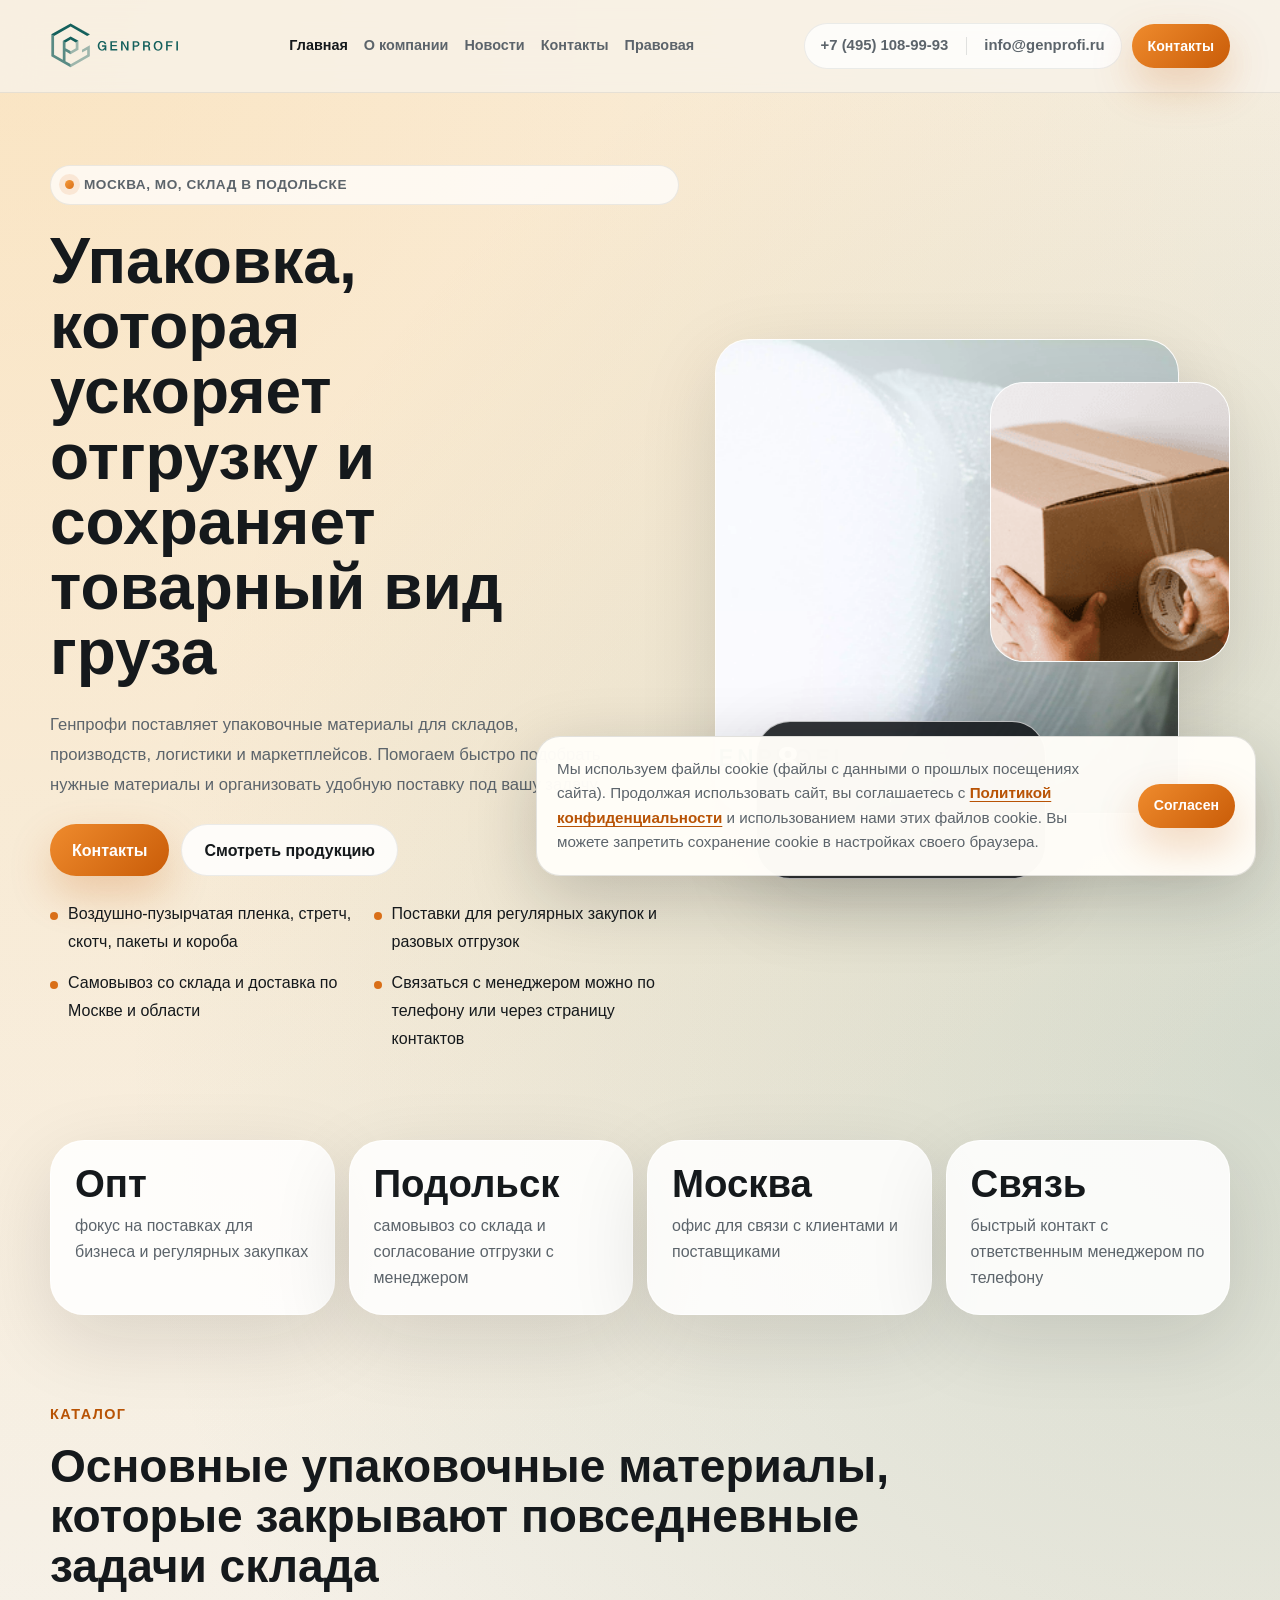
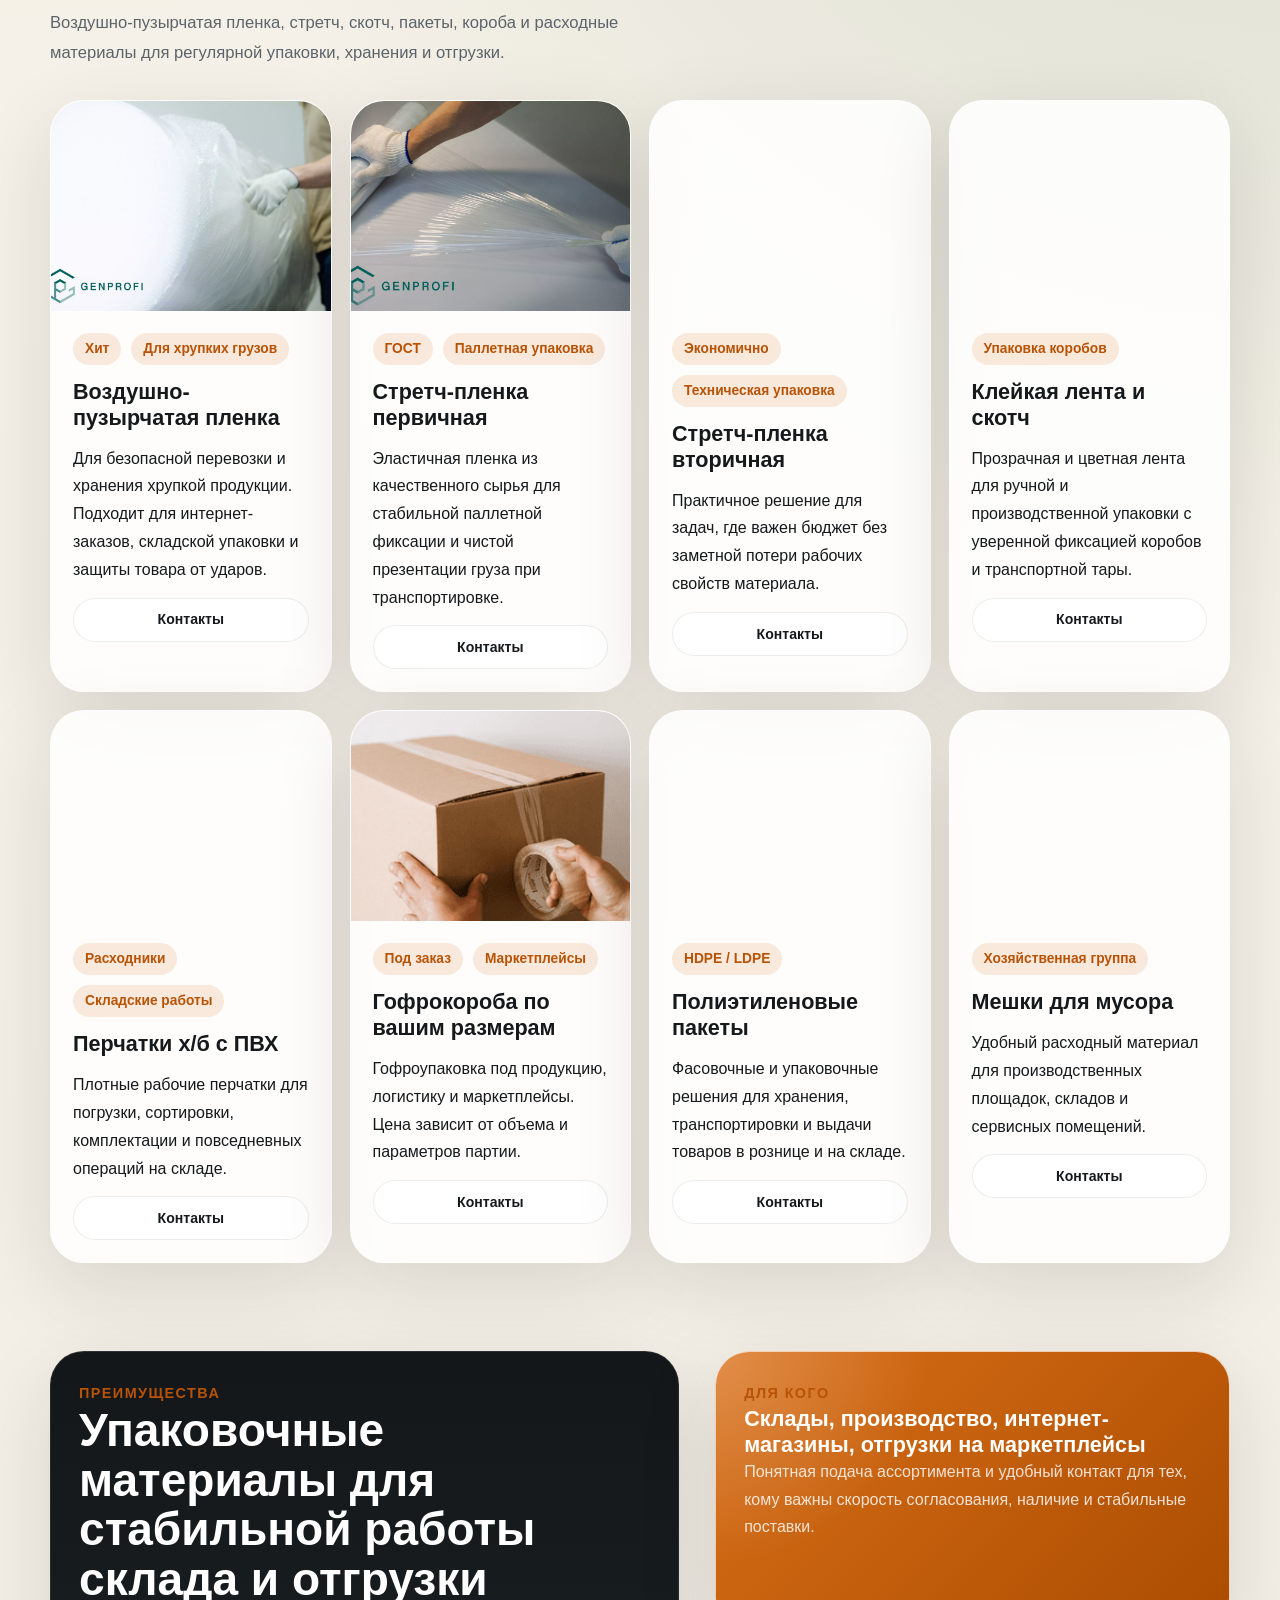
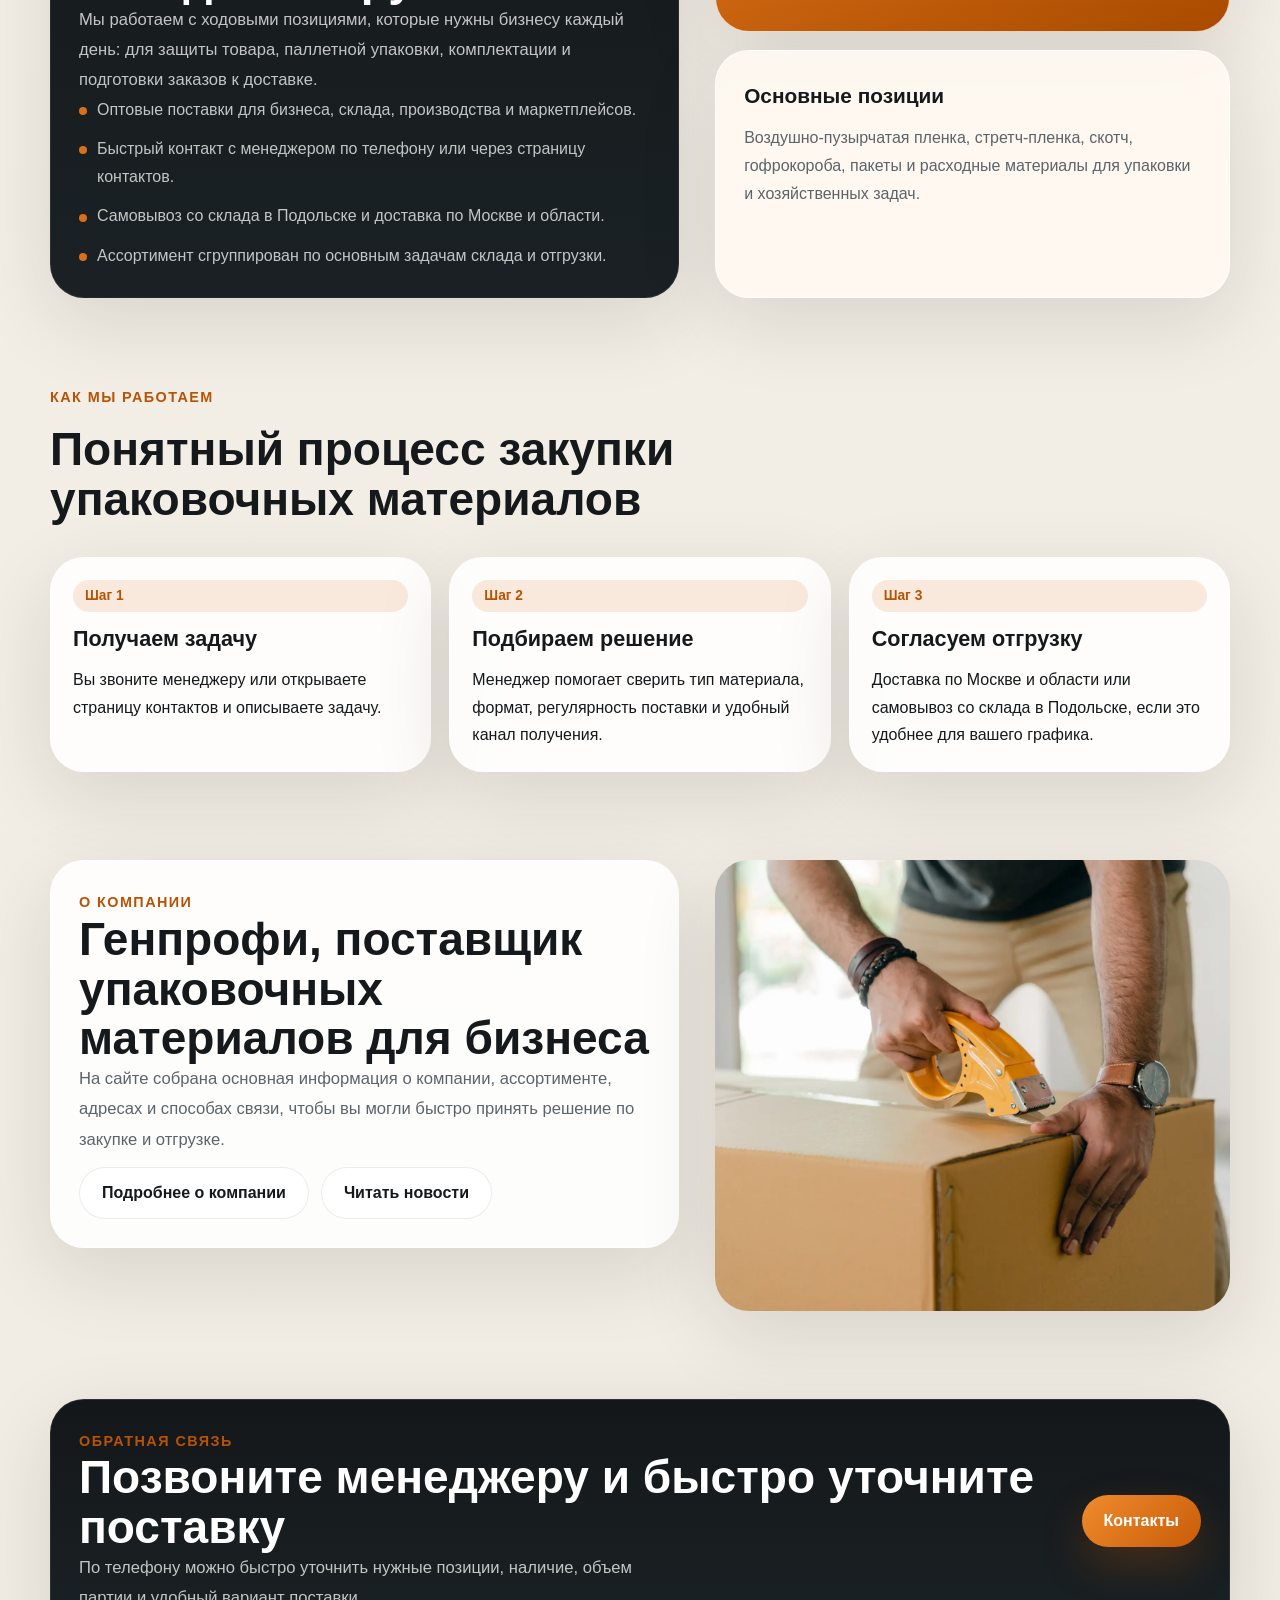
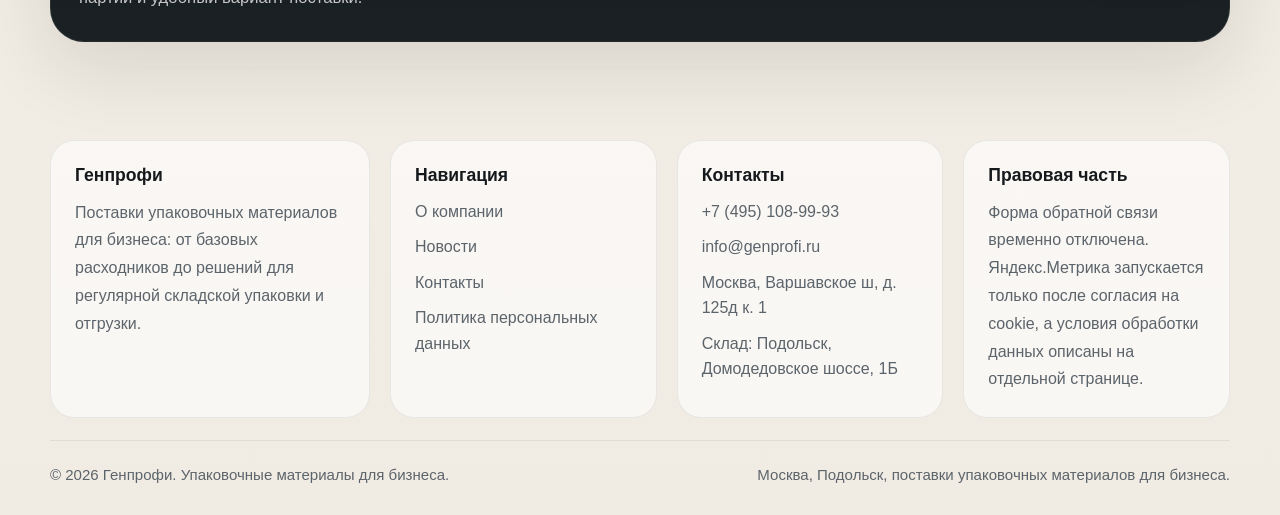
==== commit b62c4df4: "Отключил формы обратной связи Убрал в футере ссылку на соглсие Cookie" ====
--- a/index.html
+++ b/index.html
@@ -86,7 +86,7 @@
               <a href="tel:+74951089993">+7 (495) 108-99-93</a>
               <a href="mailto:info@genprofi.ru">info@genprofi.ru</a>
             </div>
-            <a class="button button--primary button--sm" href="#lead-modal" data-open-modal>Заявка</a>
+            <a class="button button--primary button--sm" href="contact.html">Контакты</a>
           </div>
         </div>
       </header>
@@ -103,14 +103,14 @@
                 поставку под вашу задачу.
               </p>
               <div class="hero-actions">
-                <a class="button button--primary" href="#lead-modal" data-open-modal>Получить консультацию</a>
+                <a class="button button--primary" href="contact.html">Контакты</a>
                 <a class="button button--secondary" href="#catalog">Смотреть продукцию</a>
               </div>
               <ul class="hero-points">
                 <li>Воздушно-пузырчатая пленка, стретч, скотч, пакеты и короба</li>
                 <li>Поставки для регулярных закупок и разовых отгрузок</li>
                 <li>Самовывоз со склада и доставка по Москве и области</li>
-                <li>Заявки с сайта не записываются в базу сайта и идут напрямую менеджеру</li>
+                <li>Связаться с менеджером можно по телефону или через страницу контактов</li>
               </ul>
             </div>
 
@@ -148,8 +148,8 @@
               <span>офис для связи с клиентами и поставщиками</span>
             </article>
             <article class="stat-card">
-              <strong>Прямо</strong>
-              <span>форма заявки отправляет сообщение напрямую ответственному менеджеру</span>
+              <strong>Связь</strong>
+              <span>быстрый контакт с ответственным менеджером по телефону</span>
             </article>
           </div>
         </section>
@@ -178,7 +178,7 @@
                     Для безопасной перевозки и хранения хрупкой продукции. Подходит для интернет-заказов,
                     складской упаковки и защиты товара от ударов.
                   </p>
-                  <a class="button button--secondary button--sm" href="#lead-modal" data-open-modal>Запросить цену</a>
+                  <a class="button button--secondary button--sm" href="contact.html">Контакты</a>
                 </div>
               </article>
 
@@ -194,7 +194,7 @@
                     Эластичная пленка из качественного сырья для стабильной паллетной фиксации и чистой
                     презентации груза при транспортировке.
                   </p>
-                  <a class="button button--secondary button--sm" href="#lead-modal" data-open-modal>Получить предложение</a>
+                  <a class="button button--secondary button--sm" href="contact.html">Контакты</a>
                 </div>
               </article>
 
@@ -210,7 +210,7 @@
                     Практичное решение для задач, где важен бюджет без заметной потери рабочих свойств
                     материала.
                   </p>
-                  <a class="button button--secondary button--sm" href="#lead-modal" data-open-modal>Оставить заявку</a>
+                  <a class="button button--secondary button--sm" href="contact.html">Контакты</a>
                 </div>
               </article>
 
@@ -225,7 +225,7 @@
                     Прозрачная и цветная лента для ручной и производственной упаковки с уверенной фиксацией
                     коробов и транспортной тары.
                   </p>
-                  <a class="button button--secondary button--sm" href="#lead-modal" data-open-modal>Узнать наличие</a>
+                  <a class="button button--secondary button--sm" href="contact.html">Контакты</a>
                 </div>
               </article>
 
@@ -241,7 +241,7 @@
                     Плотные рабочие перчатки для погрузки, сортировки, комплектации и повседневных
                     операций на складе.
                   </p>
-                  <a class="button button--secondary button--sm" href="#lead-modal" data-open-modal>Запросить партию</a>
+                  <a class="button button--secondary button--sm" href="contact.html">Контакты</a>
                 </div>
               </article>
 
@@ -257,7 +257,7 @@
                     Гофроупаковка под продукцию, логистику и маркетплейсы. Цена зависит от объема и
                     параметров партии.
                   </p>
-                  <a class="button button--secondary button--sm" href="#lead-modal" data-open-modal>Получить расчет</a>
+                  <a class="button button--secondary button--sm" href="contact.html">Контакты</a>
                 </div>
               </article>
 
@@ -272,7 +272,7 @@
                     Фасовочные и упаковочные решения для хранения, транспортировки и выдачи товаров в
                     рознице и на складе.
                   </p>
-                  <a class="button button--secondary button--sm" href="#lead-modal" data-open-modal>Согласовать ассортимент</a>
+                  <a class="button button--secondary button--sm" href="contact.html">Контакты</a>
                 </div>
               </article>
 
@@ -287,7 +287,7 @@
                     Удобный расходный материал для производственных площадок, складов и сервисных
                     помещений.
                   </p>
-                  <a class="button button--secondary button--sm" href="#lead-modal" data-open-modal>Уточнить параметры</a>
+                  <a class="button button--secondary button--sm" href="contact.html">Контакты</a>
                 </div>
               </article>
             </div>
@@ -305,7 +305,7 @@
               </p>
               <ul class="feature-list">
                 <li>Оптовые поставки для бизнеса, склада, производства и маркетплейсов.</li>
-                <li>Быстрый контакт с менеджером по телефону или через форму.</li>
+                <li>Быстрый контакт с менеджером по телефону или через страницу контактов.</li>
                 <li>Самовывоз со склада в Подольске и доставка по Москве и области.</li>
                 <li>Ассортимент сгруппирован по основным задачам склада и отгрузки.</li>
               </ul>
@@ -343,7 +343,7 @@
                 <div class="info-card__body">
                   <span class="tag">Шаг 1</span>
                   <h3>Получаем задачу</h3>
-                  <p>Вы оставляете заявку с телефона или описанием продукции, которую нужно упаковать.</p>
+                  <p>Вы звоните менеджеру или открываете страницу контактов и описываете задачу.</p>
                 </div>
               </article>
               <article class="info-card">
@@ -389,13 +389,13 @@
             <div class="panel panel--dark">
               <div>
                 <span class="section-kicker">Обратная связь</span>
-                <h2>Оставьте заявку и получите быстрый контакт с менеджером</h2>
+                <h2>Позвоните менеджеру и быстро уточните поставку</h2>
                 <p class="lead">
-                  Сообщение из формы сразу уходит менеджеру. Вы можете оставить телефон и кратко
-                  описать нужные позиции или задачу по поставке.
+                  По телефону можно быстро уточнить нужные позиции, наличие, объем партии и удобный
+                  вариант поставки.
                 </p>
               </div>
-              <a class="button button--primary" href="#lead-modal" data-open-modal>Открыть форму</a>
+              <a class="button button--primary" href="contact.html">Контакты</a>
             </div>
           </div>
         </section>
@@ -432,7 +432,7 @@
             <section class="footer-card">
               <h3>Правовая часть</h3>
               <p class="muted">
-                Сайт не сохраняет заявки в локальную базу. Яндекс.Метрика запускается только после
+                Форма обратной связи временно отключена. Яндекс.Метрика запускается только после
                 согласия на cookie, а условия обработки данных описаны на отдельной странице.
               </p>
             </section>
@@ -450,11 +450,15 @@
       <div class="modal__dialog" role="dialog" aria-modal="true" aria-labelledby="lead-modal-title">
         <button class="modal__close" type="button" data-close-modal aria-label="Закрыть">&times;</button>
         <div class="modal__content">
-          <span class="section-kicker">Заявка</span>
+          <span class="section-kicker">Контакты</span>
           <h2 id="lead-modal-title">Оставьте контакты, и менеджер перезвонит вам</h2>
           <p class="lead">
             Используйте форму для быстрого запроса по ассортименту, цене или регулярным поставкам.
           </p>
+          <!-- TEMP: форма обратной связи временно отключена. Чтобы восстановить, уберите template и верните кнопки с data-open-modal. -->
+
+          <template data-disabled-feedback-form>
+
           <form class="form-panel" data-lead-form>
             <input type="hidden" name="source" value="Главная страница" />
             <div class="form-grid">
@@ -493,6 +497,8 @@
             <button class="button button--primary" type="submit">Отправить заявку</button>
             <div class="form-status" data-form-status></div>
           </form>
+
+          </template>
         </div>
       </div>
     </div>
--- a/css/style.css
+++ b/css/style.css
@@ -795,6 +795,102 @@
   color: var(--muted);
 }
 
+.call-card {
+  display: grid;
+  grid-template-columns: auto minmax(0, 1fr);
+  gap: 18px;
+  align-items: center;
+  padding: 22px;
+  border-radius: var(--radius-lg);
+  background: rgba(255, 255, 255, 0.82);
+  border: 1px solid rgba(21, 25, 28, 0.1);
+}
+
+.call-card__icon {
+  display: inline-flex;
+  align-items: center;
+  justify-content: center;
+  width: 62px;
+  height: 62px;
+  border-radius: 50%;
+  background: linear-gradient(135deg, #ef8b2d, #c95c08);
+  color: #fff;
+  box-shadow: 0 16px 34px rgba(201, 92, 8, 0.28);
+  animation: call-pulse 1.8s ease-in-out infinite;
+}
+
+.call-card__icon::before {
+  content: "\260E";
+  font-size: 1.75rem;
+  line-height: 1;
+  animation: call-ring 1.2s ease-in-out infinite;
+  transform-origin: 50% 55%;
+}
+
+.call-card__body {
+  display: grid;
+  gap: 8px;
+}
+
+.call-card__title {
+  display: block;
+  font-family: "Space Grotesk", sans-serif;
+  font-size: 1.25rem;
+  font-weight: 700;
+  line-height: 1.2;
+}
+
+.call-card__phone {
+  display: inline-flex;
+  width: fit-content;
+  color: var(--accent-strong);
+  font-size: 1.18rem;
+  font-weight: 800;
+}
+
+.call-card__text {
+  color: var(--muted);
+}
+
+.panel--accent .call-card {
+  background: rgba(255, 255, 255, 0.94);
+  color: var(--text);
+}
+
+@keyframes call-ring {
+  0%,
+  100% {
+    transform: rotate(0deg);
+  }
+
+  15% {
+    transform: rotate(-15deg);
+  }
+
+  30% {
+    transform: rotate(12deg);
+  }
+
+  45% {
+    transform: rotate(-9deg);
+  }
+
+  60% {
+    transform: rotate(6deg);
+  }
+}
+
+@keyframes call-pulse {
+  0%,
+  100% {
+    box-shadow: 0 16px 34px rgba(201, 92, 8, 0.28), 0 0 0 0 rgba(217, 111, 24, 0.22);
+  }
+
+  50% {
+    box-shadow: 0 16px 34px rgba(201, 92, 8, 0.28), 0 0 0 12px rgba(217, 111, 24, 0);
+  }
+}
+
 .form-panel {
   display: grid;
   gap: 16px;
@@ -942,16 +1038,6 @@
   border-top: 1px solid rgba(21, 25, 28, 0.08);
   color: var(--muted);
   font-size: 0.94rem;
-}
-
-.footer-cookie-button {
-  padding: 0;
-  color: var(--accent-strong);
-  font-weight: 700;
-}
-
-.footer-cookie-button:hover {
-  text-decoration: underline;
 }
 
 .modal {
@@ -1200,6 +1286,11 @@
     flex-direction: column;
   }
 
+  .call-card {
+    grid-template-columns: 1fr;
+    justify-items: start;
+  }
+
   .cookie-consent {
     grid-template-columns: 1fr;
     right: 10px;
